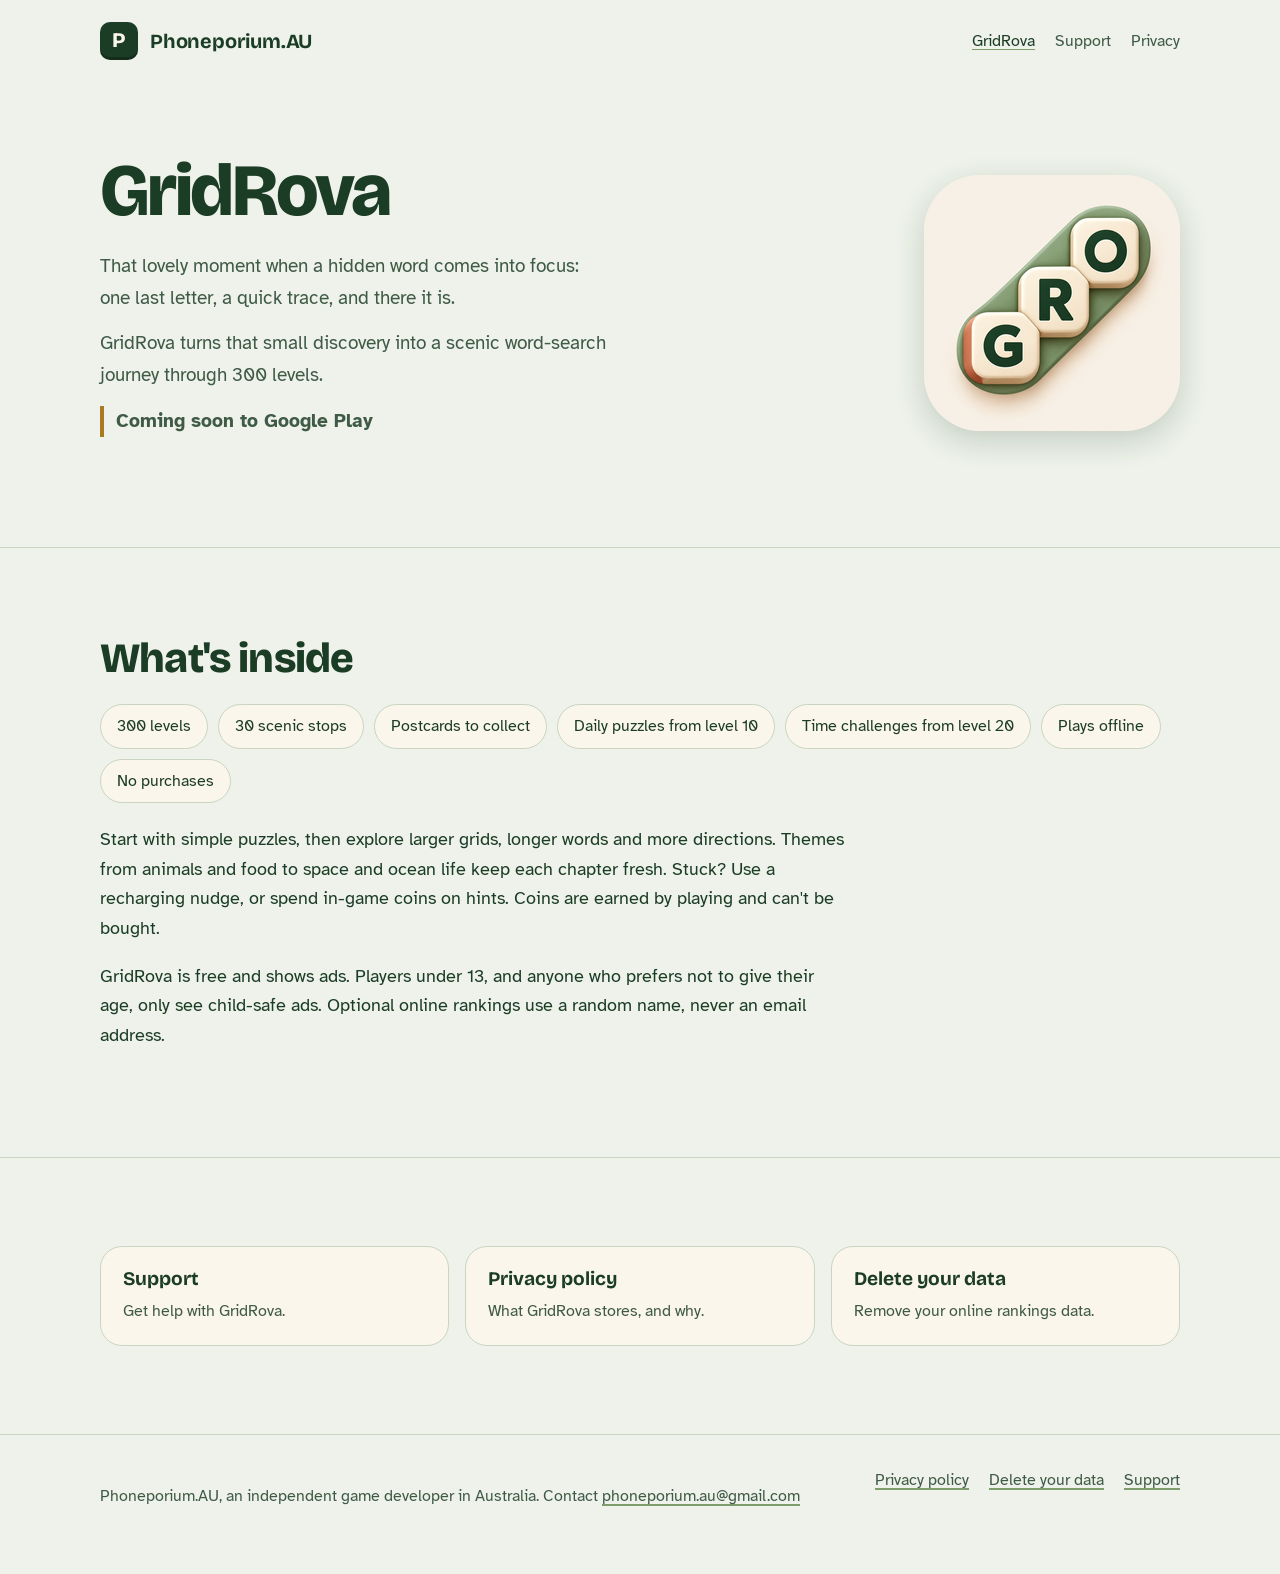
==== gridrova/index.html @ 569013fc "Phoneporium.AU site: home, GridRova, privacy policy, support, data deletion, app-ads.txt Co-Authored" ====
<!doctype html>
<html lang="en-AU">
<head>
<meta charset="utf-8">
<meta name="viewport" content="width=device-width, initial-scale=1">
<title>GridRova by Phoneporium.AU</title>
<meta name="description" content="GridRova is a scenic word-search game with 300 levels, daily puzzles and optional time challenges.">
<link rel="icon" type="image/png" href="../assets/favicon-64.png">
<link rel="preconnect" href="https://fonts.googleapis.com"><link rel="preconnect" href="https://fonts.gstatic.com" crossorigin><link href="https://fonts.googleapis.com/css2?family=Atkinson+Hyperlegible:wght@400;700&family=Bricolage+Grotesque:opsz,wght@12..96,700;12..96,800&display=swap" rel="stylesheet">
<link rel="stylesheet" href="../assets/site.css">
</head>
<body>
<header class="site-head"><div class="wrap">
  <a class="brand" href="../"><span class="brand-mark" aria-hidden="true">P</span>Phoneporium.AU</a>
  <nav class="site-nav" aria-label="Main">
    <a href="../gridrova/" aria-current="page">GridRova</a>
    <a href="../gridrova/support/">Support</a>
    <a href="../gridrova/privacy/">Privacy</a>
  </nav>
</div></header>
<main>

<section class="hero"><div class="wrap">
  <div>
    <h1>GridRova</h1>
    <p>That lovely moment when a hidden word comes into focus: one last letter, a quick trace, and there it is.</p>
    <p>GridRova turns that small discovery into a scenic word-search journey through 300 levels.</p>
    <p class="status">Coming soon to Google Play</p>
  </div>
  <img src="../assets/gridrova-icon-256.png" alt="GridRova app icon" width="256" height="256" style="border-radius:56px;justify-self:end;box-shadow:0 10px 30px rgba(28,61,37,.2)">
</div></section>
<section class="section"><div class="wrap">
  <h2>What's inside</h2>
  <ul class="facts">
    <li>300 levels</li><li>30 scenic stops</li><li>Postcards to collect</li><li>Daily puzzles from level 10</li>
    <li>Time challenges from level 20</li><li>Plays offline</li><li>No purchases</li>
  </ul>
  <p style="max-width:62ch">Start with simple puzzles, then explore larger grids, longer words and more directions. Themes from animals and food to space and ocean life keep each chapter fresh. Stuck? Use a recharging nudge, or spend in-game coins on hints. Coins are earned by playing and can't be bought.</p>
  <p style="max-width:62ch">GridRova is free and shows ads. Players under 13, and anyone who prefers not to give their age, only see child-safe ads. Optional online rankings use a random name, never an email address.</p>
</div></section>
<section class="section"><div class="wrap">
  <div class="links">
    <a href="support/"><strong>Support</strong><span>Get help with GridRova.</span></a>
    <a href="privacy/"><strong>Privacy policy</strong><span>What GridRova stores, and why.</span></a>
    <a href="delete-data/"><strong>Delete your data</strong><span>Remove your online rankings data.</span></a>
  </div>
</div></section>

</main>
<footer class="site-foot"><div class="wrap">
  <p>Phoneporium.AU, an independent game developer in Australia. Contact <a href="mailto:phoneporium.au@gmail.com">phoneporium.au@gmail.com</a></p>
  <nav aria-label="Footer">
    <a href="../gridrova/privacy/">Privacy policy</a>
    <a href="../gridrova/delete-data/">Delete your data</a>
    <a href="../gridrova/support/">Support</a>
  </nav>
</div></footer>
</body>
</html>
---- assets/site.css ----
/* Phoneporium.AU — palette taken from the GridRova icon. */
:root {
  --ink: #1C3D25;
  --ink-soft: #3F5A45;
  --sage: #7E9C6E;
  --sage-pale: #DCE6D4;
  --paper: #EEF2EA;
  --tile: #FBF6EC;
  --gold: #A87A22;
  --line: #C9D5C1;
  --radius-tile: 10px;
  --radius-panel: 22px;
  --display: "Bricolage Grotesque", "Atkinson Hyperlegible", system-ui, sans-serif;
  --body: "Atkinson Hyperlegible", system-ui, sans-serif;
  color-scheme: light;
}
@media (prefers-color-scheme: dark) {
  :root:not([data-theme="light"]) {
    --ink: #E6EFE2; --ink-soft: #B9C9B4; --sage: #8FB07D; --sage-pale: #2D4433;
    --paper: #13241A; --tile: #1D3324; --gold: #D9AE55; --line: #2F4A37; color-scheme: dark;
  }
}
:root[data-theme="dark"] {
  --ink: #E6EFE2; --ink-soft: #B9C9B4; --sage: #8FB07D; --sage-pale: #2D4433;
  --paper: #13241A; --tile: #1D3324; --gold: #D9AE55; --line: #2F4A37; color-scheme: dark;
}
*, *::before, *::after { box-sizing: border-box; }
html { -webkit-text-size-adjust: 100%; }
body {
  margin: 0; background: var(--paper); color: var(--ink);
  font: 1.125rem/1.65 var(--body);
}
a { color: inherit; text-decoration-color: var(--sage); text-underline-offset: 0.18em; text-decoration-thickness: 2px; }
a:hover { text-decoration-color: var(--gold); }
:focus-visible { outline: 3px solid var(--gold); outline-offset: 3px; border-radius: 4px; }
img { max-width: 100%; display: block; }

.wrap { width: min(1080px, 100% - 32px); margin-inline: auto; }
.site-head { padding: 22px 0; }
.site-head .wrap { display: flex; align-items: center; justify-content: space-between; gap: 16px; flex-wrap: wrap; }
.brand { display: flex; align-items: center; gap: 12px; text-decoration: none; font: 700 1.25rem/1 var(--display); letter-spacing: -0.01em; }
.brand-mark { width: 38px; height: 38px; border-radius: var(--radius-tile); background: var(--ink); color: var(--tile);
  display: grid; place-items: center; font: 800 1.3rem/1 var(--display); box-shadow: inset 0 -3px 0 rgba(0,0,0,.25); }
.site-nav { display: flex; gap: 20px; font-size: 1rem; }
.site-nav a { text-decoration: none; color: var(--ink-soft); }
.site-nav a:hover, .site-nav a[aria-current="page"] { color: var(--ink); text-decoration: underline; text-decoration-color: var(--sage); }

/* Hero: the one bold moment — a word grid with GRIDROVA traced on a sage path. */
.hero { padding: clamp(24px, 6vw, 72px) 0 clamp(40px, 8vw, 96px); }
.hero .wrap { display: grid; grid-template-columns: 1.05fr 1fr; gap: clamp(28px, 6vw, 80px); align-items: center; }
.hero h1 { font: 800 clamp(2.4rem, 6.2vw, 4.6rem)/1.02 var(--display); letter-spacing: -0.03em; margin: 0 0 22px; max-width: 13ch; }
.hero p { margin: 0 0 14px; max-width: 46ch; color: var(--ink-soft); font-size: 1.2rem; }
.grid-board { position: relative; display: grid; grid-template-columns: repeat(8, 1fr); gap: 6px; padding: 14px;
  background: var(--sage-pale); border-radius: var(--radius-panel); aspect-ratio: 1; max-width: 460px; justify-self: end; width: 100%; }
.grid-board span { display: grid; place-items: center; border-radius: var(--radius-tile); background: var(--tile);
  font: 700 clamp(0.95rem, 2.4vw, 1.35rem)/1 var(--display); color: var(--ink-soft); box-shadow: inset 0 -3px 0 rgba(28,61,37,.12); }
.grid-board span.on { background: var(--sage); color: #fff; box-shadow: inset 0 -3px 0 rgba(0,0,0,.18); }
@media (prefers-reduced-motion: no-preference) {
  .grid-board span.on { animation: trace 0.42s cubic-bezier(.2,.8,.3,1) both; animation-delay: calc(var(--i) * 90ms + 300ms); }
  @keyframes trace { from { background: var(--tile); color: var(--ink-soft); transform: scale(.92); } to { transform: none; } }
}

.section { padding: clamp(40px, 7vw, 88px) 0; border-top: 1px solid var(--line); }
.section h2 { font: 800 clamp(1.8rem, 3.6vw, 2.6rem)/1.1 var(--display); letter-spacing: -0.02em; margin: 0 0 18px; }
.game { display: grid; grid-template-columns: 160px 1fr; gap: clamp(20px, 4vw, 48px); align-items: start; }
.game img { width: 160px; height: 160px; border-radius: 36px; box-shadow: 0 8px 24px rgba(28,61,37,.18); }
.game p { max-width: 60ch; margin: 0 0 14px; }
.facts { display: flex; flex-wrap: wrap; gap: 10px; padding: 0; margin: 22px 0; list-style: none; }
.facts li { background: var(--tile); border: 1px solid var(--line); border-radius: 999px; padding: 8px 16px; font-size: 1rem; }
.status { display: inline-block; font-weight: 700; color: var(--ink); border-left: 4px solid var(--gold); padding-left: 12px; }

.links { display: grid; grid-template-columns: repeat(3, 1fr); gap: 16px; }
.links a { display: block; padding: 20px 22px; background: var(--tile); border-radius: var(--radius-panel); text-decoration: none; border: 1px solid var(--line); }
.links a strong { display: block; font: 700 1.2rem/1.3 var(--display); margin-bottom: 4px; }
.links a span { color: var(--ink-soft); font-size: 1rem; }
.links a:hover { border-color: var(--sage); }

/* Long-form policy pages */
.doc { padding: 24px 0 80px; }
.doc .wrap { max-width: 720px; }
.doc h1 { font: 800 clamp(2rem, 5vw, 3rem)/1.08 var(--display); letter-spacing: -0.02em; margin: 8px 0 10px; }
.doc .meta { color: var(--ink-soft); margin: 0 0 28px; font-size: 1rem; }
.doc h2 { font: 700 1.45rem/1.25 var(--display); margin: 44px 0 10px; }
.doc h3 { font: 700 1.15rem/1.3 var(--display); margin: 26px 0 6px; }
.doc p, .doc li { max-width: 66ch; }
.doc ul { padding-left: 1.2em; }
.doc li { margin: 6px 0; }
.summary { background: var(--tile); border: 1px solid var(--line); border-radius: var(--radius-panel); padding: 20px 24px; margin: 0 0 32px; }
.summary h2 { margin-top: 0; }
.doc table { border-collapse: collapse; width: 100%; font-size: 1rem; margin: 12px 0 20px; display: block; overflow-x: auto; }
.doc th, .doc td { text-align: left; vertical-align: top; padding: 10px 12px; border-bottom: 1px solid var(--line); }
.doc th { font-family: var(--display); }
.steps { counter-reset: s; list-style: none; padding: 0; }
.steps li { counter-increment: s; position: relative; padding-left: 52px; margin: 14px 0; min-height: 36px; }
.steps li::before { content: counter(s); position: absolute; left: 0; top: -2px; width: 36px; height: 36px; border-radius: var(--radius-tile);
  background: var(--sage); color: #fff; display: grid; place-items: center; font: 800 1.05rem/1 var(--display); }

.site-foot { border-top: 1px solid var(--line); padding: 32px 0 48px; color: var(--ink-soft); font-size: 1rem; }
.site-foot .wrap { display: flex; flex-wrap: wrap; justify-content: space-between; gap: 12px 24px; }
.site-foot nav { display: flex; flex-wrap: wrap; gap: 8px 20px; }

@media (max-width: 760px) {
  .hero .wrap { grid-template-columns: 1fr; }
  .grid-board { justify-self: start; max-width: 360px; }
  .game { grid-template-columns: 1fr; }
  .game img { width: 112px; height: 112px; border-radius: 26px; }
  .links { grid-template-columns: 1fr; }
}
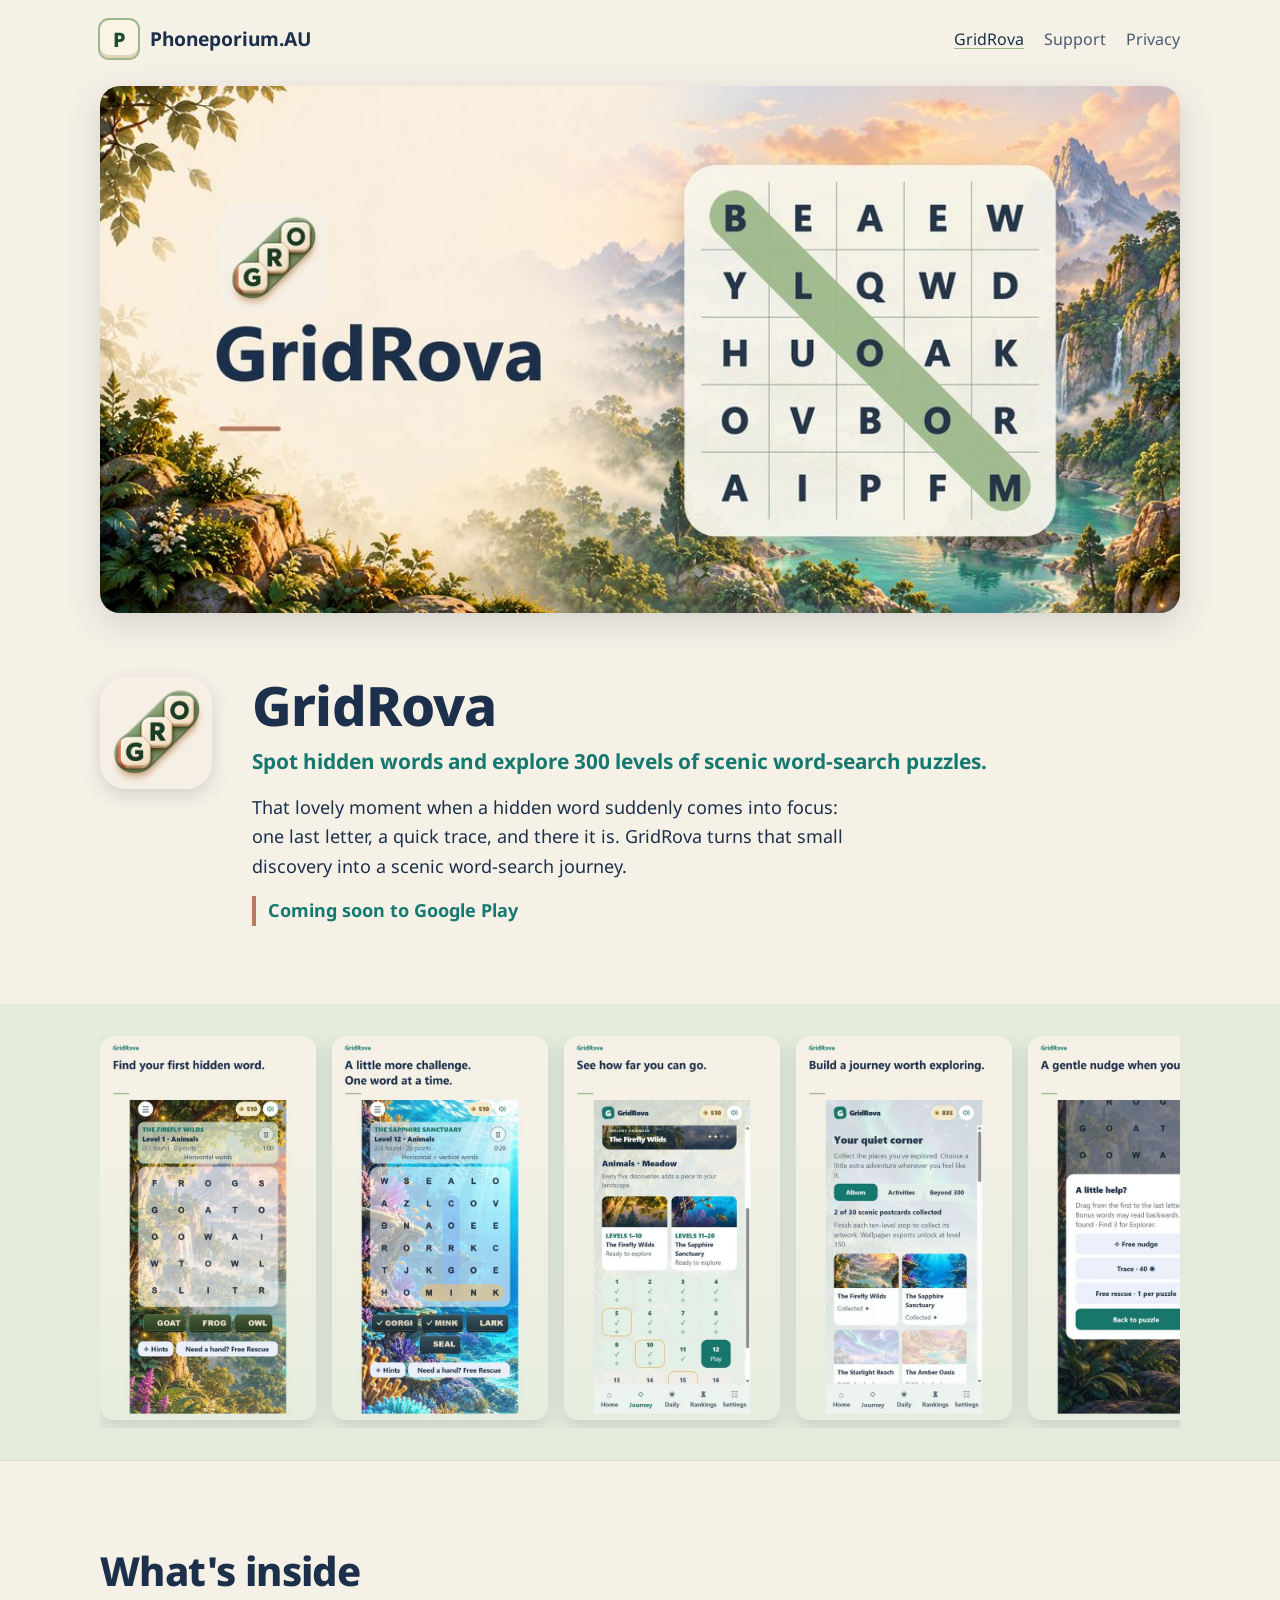
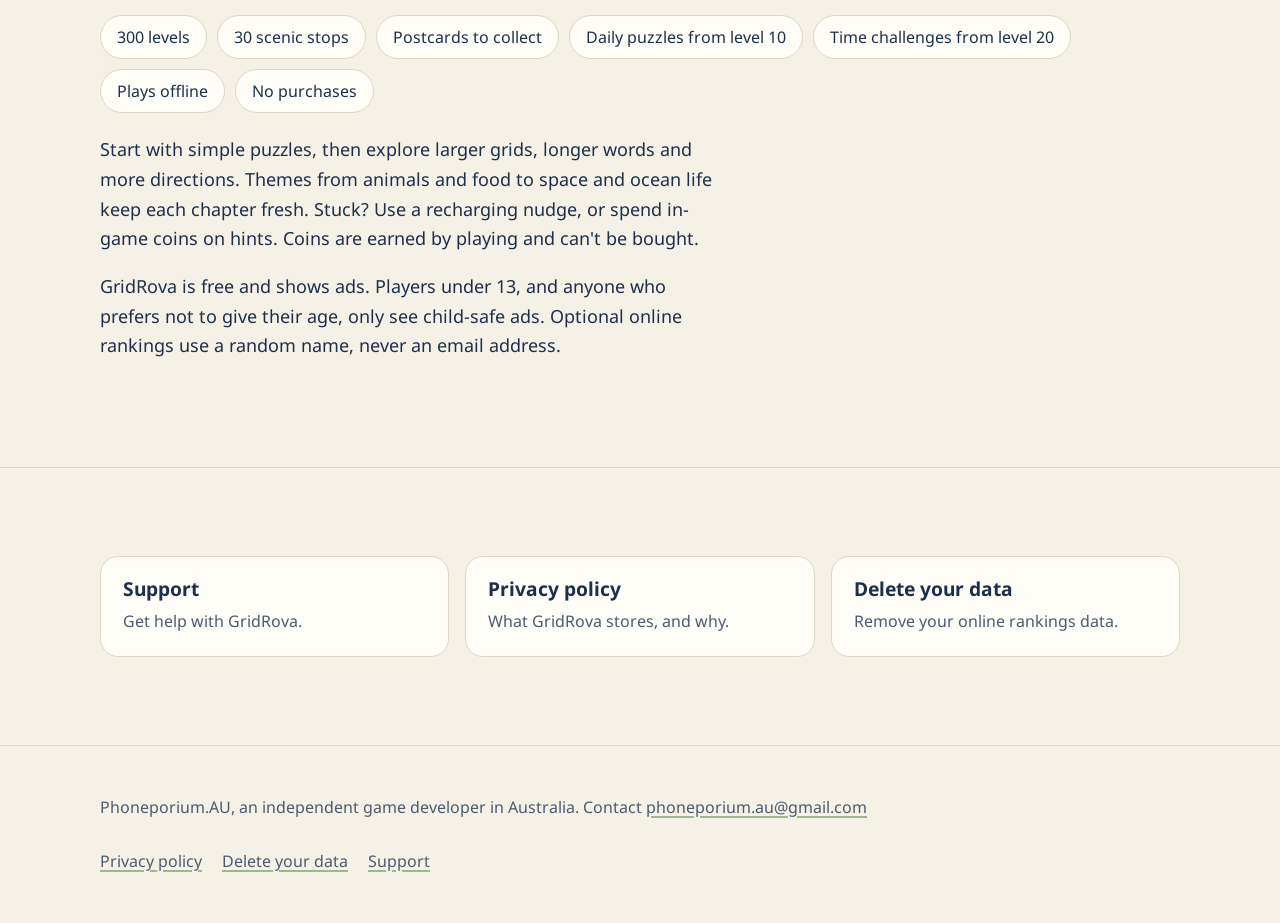
==== commit e787adcd: "Match GridRova store branding: palette, feature art, scenic hero, screenshots Co-Authored-By: Claude" ====
--- a/gridrova/index.html
+++ b/gridrova/index.html
@@ -6,10 +6,10 @@
 <title>GridRova by Phoneporium.AU</title>
 <meta name="description" content="GridRova is a scenic word-search game with 300 levels, daily puzzles and optional time challenges.">
 <link rel="icon" type="image/png" href="../assets/favicon-64.png">
-<link rel="preconnect" href="https://fonts.googleapis.com"><link rel="preconnect" href="https://fonts.gstatic.com" crossorigin><link href="https://fonts.googleapis.com/css2?family=Atkinson+Hyperlegible:wght@400;700&family=Bricolage+Grotesque:opsz,wght@12..96,700;12..96,800&display=swap" rel="stylesheet">
+<link rel="preconnect" href="https://fonts.googleapis.com"><link rel="preconnect" href="https://fonts.gstatic.com" crossorigin><link href="https://fonts.googleapis.com/css2?family=Noto+Sans:wght@400;700;800&display=swap" rel="stylesheet">
 <link rel="stylesheet" href="../assets/site.css">
 </head>
-<body>
+<body class="">
 <header class="site-head"><div class="wrap">
   <a class="brand" href="../"><span class="brand-mark" aria-hidden="true">P</span>Phoneporium.AU</a>
   <nav class="site-nav" aria-label="Main">
@@ -20,15 +20,19 @@
 </div></header>
 <main>
 
-<section class="hero"><div class="wrap">
+<section class="feature"><div class="wrap">
+  <img class="feature-art" src="../assets/gridrova-feature.jpg" alt="GridRova beside a sage-highlighted BLOOM word grid, with a sunlit mountain valley and river behind it." width="1024" height="500">
+</div></section>
+<section class="intro"><div class="wrap">
+  <img class="intro-icon" src="../assets/gridrova-icon-256.png" alt="" width="112" height="112">
   <div>
     <h1>GridRova</h1>
-    <p>That lovely moment when a hidden word comes into focus: one last letter, a quick trace, and there it is.</p>
-    <p>GridRova turns that small discovery into a scenic word-search journey through 300 levels.</p>
+    <p class="lede">Spot hidden words and explore 300 levels of scenic word-search puzzles.</p>
+    <p>That lovely moment when a hidden word suddenly comes into focus: one last letter, a quick trace, and there it is. GridRova turns that small discovery into a scenic word-search journey.</p>
     <p class="status">Coming soon to Google Play</p>
   </div>
-  <img src="../assets/gridrova-icon-256.png" alt="GridRova app icon" width="256" height="256" style="border-radius:56px;justify-self:end;box-shadow:0 10px 30px rgba(28,61,37,.2)">
 </div></section>
+<section class="shots-band" aria-label="Screens from GridRova"><ul class="shots"><li><img src="../assets/shots/gridrova-01.jpg" alt="A welcoming five-by-five word-search board in The Firefly Wilds, with GOAT, FROG and OWL to find." width="540" height="960" loading="lazy"></li><li><img src="../assets/shots/gridrova-02.jpg" alt="An underwater word-search board with CORGI highlighted vertically and MINK horizontally; LARK and SEAL remain." width="540" height="960" loading="lazy"></li><li><img src="../assets/shots/gridrova-03.jpg" alt="The journey shows forest and underwater scenic stops, completed levels and the next available puzzle." width="540" height="960" loading="lazy"></li><li><img src="../assets/shots/gridrova-04.jpg" alt="The scenic album shows The Firefly Wilds and The Sapphire Sanctuary collected, with later postcards still locked." width="540" height="960" loading="lazy"></li><li><img src="../assets/shots/gridrova-05.jpg" alt="The help panel offers a free nudge, a coin-priced trace and one free rescue per puzzle." width="540" height="960" loading="lazy"></li><li><img src="../assets/shots/gridrova-06.jpg" alt="The daily Colors puzzle has VIOLET highlighted backwards across a row and RUSSET vertically in a scenic sky setting." width="540" height="960" loading="lazy"></li><li><img src="../assets/shots/gridrova-07.jpg" alt="An optional timed Animals puzzle shows a countdown and solved-word highlights for CUCKOO and FALCON." width="540" height="960" loading="lazy"></li><li><img src="../assets/shots/gridrova-08.jpg" alt="Settings offer separate sound options, reduced motion, high contrast and tap-first-and-last-letter selection." width="540" height="960" loading="lazy"></li></ul></section>
 <section class="section"><div class="wrap">
   <h2>What's inside</h2>
   <ul class="facts">
--- a/assets/site.css
+++ b/assets/site.css
@@ -1,108 +1,129 @@
-/* Phoneporium.AU — palette taken from the GridRova icon. */
+/* Phoneporium.AU — brand tokens taken from the GridRova store art (feature graphic + screenshots). */
 :root {
-  --ink: #1C3D25;
-  --ink-soft: #3F5A45;
-  --sage: #7E9C6E;
-  --sage-pale: #DCE6D4;
-  --paper: #EEF2EA;
-  --tile: #FBF6EC;
-  --gold: #A87A22;
-  --line: #C9D5C1;
-  --radius-tile: 10px;
-  --radius-panel: 22px;
-  --display: "Bricolage Grotesque", "Atkinson Hyperlegible", system-ui, sans-serif;
-  --body: "Atkinson Hyperlegible", system-ui, sans-serif;
+  --ink: #1C304B;        /* navy title lettering */
+  --ink-soft: #4B5B70;
+  --teal: #15796F;       /* "GridRova" label colour on screenshots */
+  --sage: #9DB88A;       /* word-trace highlight */
+  --sage-pale: #E4EBDC;
+  --paper: #F6F1E7;      /* parchment background */
+  --tile: #FFFDF8;
+  --clay: #B77B5D;       /* terracotta rule under the title */
+  --line: #DED6C6;
+  --font: "Segoe UI", "Noto Sans", system-ui, sans-serif;
   color-scheme: light;
 }
 @media (prefers-color-scheme: dark) {
   :root:not([data-theme="light"]) {
-    --ink: #E6EFE2; --ink-soft: #B9C9B4; --sage: #8FB07D; --sage-pale: #2D4433;
-    --paper: #13241A; --tile: #1D3324; --gold: #D9AE55; --line: #2F4A37; color-scheme: dark;
+    --ink: #EEF1F5; --ink-soft: #B9C3CF; --teal: #5CC0B2; --sage: #8FB07D; --sage-pale: #22374A;
+    --paper: #142235; --tile: #1B2D44; --clay: #D99878; --line: #2D4159; color-scheme: dark;
   }
 }
 :root[data-theme="dark"] {
-  --ink: #E6EFE2; --ink-soft: #B9C9B4; --sage: #8FB07D; --sage-pale: #2D4433;
-  --paper: #13241A; --tile: #1D3324; --gold: #D9AE55; --line: #2F4A37; color-scheme: dark;
+  --ink: #EEF1F5; --ink-soft: #B9C3CF; --teal: #5CC0B2; --sage: #8FB07D; --sage-pale: #22374A;
+  --paper: #142235; --tile: #1B2D44; --clay: #D99878; --line: #2D4159; color-scheme: dark;
 }
 *, *::before, *::after { box-sizing: border-box; }
 html { -webkit-text-size-adjust: 100%; }
-body {
-  margin: 0; background: var(--paper); color: var(--ink);
-  font: 1.125rem/1.65 var(--body);
-}
+body { margin: 0; background: var(--paper); color: var(--ink); font: 1.125rem/1.65 var(--font); }
 a { color: inherit; text-decoration-color: var(--sage); text-underline-offset: 0.18em; text-decoration-thickness: 2px; }
-a:hover { text-decoration-color: var(--gold); }
-:focus-visible { outline: 3px solid var(--gold); outline-offset: 3px; border-radius: 4px; }
-img { max-width: 100%; display: block; }
+a:hover { text-decoration-color: var(--clay); }
+:focus-visible { outline: 3px solid var(--clay); outline-offset: 3px; border-radius: 4px; }
+img { max-width: 100%; height: auto; display: block; }
+h1, h2, h3 { font-family: var(--font); font-weight: 800; letter-spacing: -0.015em; }
 
 .wrap { width: min(1080px, 100% - 32px); margin-inline: auto; }
-.site-head { padding: 22px 0; }
+.site-head { padding: 20px 0; position: relative; z-index: 2; }
 .site-head .wrap { display: flex; align-items: center; justify-content: space-between; gap: 16px; flex-wrap: wrap; }
-.brand { display: flex; align-items: center; gap: 12px; text-decoration: none; font: 700 1.25rem/1 var(--display); letter-spacing: -0.01em; }
-.brand-mark { width: 38px; height: 38px; border-radius: var(--radius-tile); background: var(--ink); color: var(--tile);
-  display: grid; place-items: center; font: 800 1.3rem/1 var(--display); box-shadow: inset 0 -3px 0 rgba(0,0,0,.25); }
+.brand { display: flex; align-items: center; gap: 12px; text-decoration: none; font-weight: 700; font-size: 1.2rem; }
+/* The studio mark is a GridRova letter tile: cream face, forest letter, sage edge. */
+.brand-mark { width: 38px; height: 38px; border-radius: 9px; background: #FBF3E4; color: #1F4A2E; display: grid; place-items: center;
+  font-weight: 800; font-size: 1.25rem; box-shadow: inset 0 -3px 0 #E2D3B8, 0 0 0 2px var(--sage); }
 .site-nav { display: flex; gap: 20px; font-size: 1rem; }
 .site-nav a { text-decoration: none; color: var(--ink-soft); }
 .site-nav a:hover, .site-nav a[aria-current="page"] { color: var(--ink); text-decoration: underline; text-decoration-color: var(--sage); }
 
-/* Hero: the one bold moment — a word grid with GRIDROVA traced on a sage path. */
-.hero { padding: clamp(24px, 6vw, 72px) 0 clamp(40px, 8vw, 96px); }
-.hero .wrap { display: grid; grid-template-columns: 1.05fr 1fr; gap: clamp(28px, 6vw, 80px); align-items: center; }
-.hero h1 { font: 800 clamp(2.4rem, 6.2vw, 4.6rem)/1.02 var(--display); letter-spacing: -0.03em; margin: 0 0 22px; max-width: 13ch; }
-.hero p { margin: 0 0 14px; max-width: 46ch; color: var(--ink-soft); font-size: 1.2rem; }
-.grid-board { position: relative; display: grid; grid-template-columns: repeat(8, 1fr); gap: 6px; padding: 14px;
-  background: var(--sage-pale); border-radius: var(--radius-panel); aspect-ratio: 1; max-width: 460px; justify-self: end; width: 100%; }
-.grid-board span { display: grid; place-items: center; border-radius: var(--radius-tile); background: var(--tile);
-  font: 700 clamp(0.95rem, 2.4vw, 1.35rem)/1 var(--display); color: var(--ink-soft); box-shadow: inset 0 -3px 0 rgba(28,61,37,.12); }
-.grid-board span.on { background: var(--sage); color: #fff; box-shadow: inset 0 -3px 0 rgba(0,0,0,.18); }
+/* Home hero: the store-art scenery with the word board laid over it. Fixed light colours — the image is light. */
+.hero.scenic { margin-top: -78px; padding: 128px 0 clamp(56px, 9vw, 120px); color: #1C304B;
+  background: linear-gradient(90deg, rgba(246,241,231,.97) 0%, rgba(246,241,231,.86) 34%, rgba(246,241,231,0) 62%),
+              url("scenic-1600.jpg") 70% 40% / cover no-repeat, #F6F1E7; }
+.hero.scenic .wrap { display: grid; grid-template-columns: 1fr 1fr; gap: clamp(28px, 6vw, 80px); align-items: center; }
+.hero h1 { font-size: clamp(2.5rem, 6vw, 4.4rem); line-height: 1.04; margin: 0 0 18px; max-width: 12ch; }
+.hero h1::after { content: ""; display: block; width: 58px; height: 4px; border-radius: 2px; background: #B77B5D; margin-top: 22px; }
+.hero p { margin: 0 0 12px; max-width: 42ch; color: #34465E; font-size: 1.2rem; }
+.board { width: 100%; max-width: 420px; justify-self: end; filter: drop-shadow(0 14px 30px rgba(28,48,75,.18)); }
+.b-face { fill: #FFFDF8; fill-opacity: .94; }
+.b-rule { stroke: #D9D9D2; stroke-width: 1.5; }
+.b-trace { stroke: #9DB88A; stroke-width: 60; stroke-linecap: round; opacity: .9; }
+.b-letter { font: 700 36px var(--font); fill: #25364B; text-anchor: middle; dominant-baseline: central; }
 @media (prefers-reduced-motion: no-preference) {
-  .grid-board span.on { animation: trace 0.42s cubic-bezier(.2,.8,.3,1) both; animation-delay: calc(var(--i) * 90ms + 300ms); }
-  @keyframes trace { from { background: var(--tile); color: var(--ink-soft); transform: scale(.92); } to { transform: none; } }
+  .b-trace { stroke-dasharray: 1; stroke-dashoffset: 1; animation: trace 1.1s .5s cubic-bezier(.3,.7,.3,1) forwards; }
+  @keyframes trace { to { stroke-dashoffset: 0; } }
 }
 
 .section { padding: clamp(40px, 7vw, 88px) 0; border-top: 1px solid var(--line); }
-.section h2 { font: 800 clamp(1.8rem, 3.6vw, 2.6rem)/1.1 var(--display); letter-spacing: -0.02em; margin: 0 0 18px; }
-.game { display: grid; grid-template-columns: 160px 1fr; gap: clamp(20px, 4vw, 48px); align-items: start; }
-.game img { width: 160px; height: 160px; border-radius: 36px; box-shadow: 0 8px 24px rgba(28,61,37,.18); }
+.section h2 { font-size: clamp(1.8rem, 3.6vw, 2.5rem); line-height: 1.1; margin: 0 0 20px; }
+.feature-art { width: 100%; border-radius: 20px; box-shadow: 0 10px 34px rgba(28,48,75,.16); }
+.feature-link { display: block; margin-bottom: 28px; }
+.game { display: grid; grid-template-columns: 112px 1fr; gap: clamp(20px, 4vw, 40px); align-items: start; }
+.game img { width: 112px; height: 112px; border-radius: 26px; box-shadow: 0 6px 18px rgba(28,48,75,.16); }
+.game.solo { grid-template-columns: 1fr; }
+.home .site-head, .home .site-nav a { color: #1C304B; }
 .game p { max-width: 60ch; margin: 0 0 14px; }
 .facts { display: flex; flex-wrap: wrap; gap: 10px; padding: 0; margin: 22px 0; list-style: none; }
 .facts li { background: var(--tile); border: 1px solid var(--line); border-radius: 999px; padding: 8px 16px; font-size: 1rem; }
-.status { display: inline-block; font-weight: 700; color: var(--ink); border-left: 4px solid var(--gold); padding-left: 12px; }
+.status { display: inline-block; font-weight: 700; color: var(--teal); border-left: 4px solid var(--clay); padding-left: 12px; }
+
+/* GridRova page */
+.feature { padding: 8px 0 0; }
+.intro { padding: clamp(32px, 6vw, 64px) 0; }
+.intro .wrap { display: grid; grid-template-columns: 112px 1fr; gap: clamp(20px, 4vw, 40px); align-items: start; }
+.intro-icon { width: 112px; height: 112px; border-radius: 26px; box-shadow: 0 6px 18px rgba(28,48,75,.16); }
+.intro h1 { font-size: clamp(2.4rem, 5vw, 3.4rem); line-height: 1.05; margin: 0 0 10px; }
+.intro p { max-width: 62ch; margin: 0 0 14px; }
+.lede { font-size: 1.3rem; color: var(--teal); font-weight: 700; }
+.shots-band { background: var(--sage-pale); padding: 32px 0; }
+.shots { list-style: none; margin: 0 auto; padding: 0 16px 8px; display: flex; gap: 16px; overflow-x: auto; scroll-snap-type: x mandatory;
+  width: min(1080px, 100%); scrollbar-color: var(--sage) transparent; }
+.shots li { flex: 0 0 auto; scroll-snap-align: start; }
+.shots img { width: 216px; border-radius: 14px; box-shadow: 0 6px 18px rgba(28,48,75,.14); }
 
 .links { display: grid; grid-template-columns: repeat(3, 1fr); gap: 16px; }
-.links a { display: block; padding: 20px 22px; background: var(--tile); border-radius: var(--radius-panel); text-decoration: none; border: 1px solid var(--line); }
-.links a strong { display: block; font: 700 1.2rem/1.3 var(--display); margin-bottom: 4px; }
+.links a { display: block; padding: 20px 22px; background: var(--tile); border-radius: 18px; text-decoration: none; border: 1px solid var(--line); }
+.links a strong { display: block; font-size: 1.2rem; line-height: 1.3; margin-bottom: 4px; }
 .links a span { color: var(--ink-soft); font-size: 1rem; }
 .links a:hover { border-color: var(--sage); }
 
 /* Long-form policy pages */
 .doc { padding: 24px 0 80px; }
 .doc .wrap { max-width: 720px; }
-.doc h1 { font: 800 clamp(2rem, 5vw, 3rem)/1.08 var(--display); letter-spacing: -0.02em; margin: 8px 0 10px; }
+.doc h1 { font-size: clamp(2rem, 5vw, 3rem); line-height: 1.08; margin: 8px 0 10px; }
 .doc .meta { color: var(--ink-soft); margin: 0 0 28px; font-size: 1rem; }
-.doc h2 { font: 700 1.45rem/1.25 var(--display); margin: 44px 0 10px; }
-.doc h3 { font: 700 1.15rem/1.3 var(--display); margin: 26px 0 6px; }
+.doc h2 { font-size: 1.45rem; line-height: 1.25; margin: 44px 0 10px; }
+.doc h3 { font-size: 1.15rem; line-height: 1.3; margin: 26px 0 6px; }
 .doc p, .doc li { max-width: 66ch; }
 .doc ul { padding-left: 1.2em; }
 .doc li { margin: 6px 0; }
-.summary { background: var(--tile); border: 1px solid var(--line); border-radius: var(--radius-panel); padding: 20px 24px; margin: 0 0 32px; }
+.summary { background: var(--tile); border: 1px solid var(--line); border-left: 5px solid var(--sage); border-radius: 18px; padding: 20px 24px; margin: 0 0 32px; }
 .summary h2 { margin-top: 0; }
 .doc table { border-collapse: collapse; width: 100%; font-size: 1rem; margin: 12px 0 20px; display: block; overflow-x: auto; }
 .doc th, .doc td { text-align: left; vertical-align: top; padding: 10px 12px; border-bottom: 1px solid var(--line); }
-.doc th { font-family: var(--display); }
 .steps { counter-reset: s; list-style: none; padding: 0; }
 .steps li { counter-increment: s; position: relative; padding-left: 52px; margin: 14px 0; min-height: 36px; }
-.steps li::before { content: counter(s); position: absolute; left: 0; top: -2px; width: 36px; height: 36px; border-radius: var(--radius-tile);
-  background: var(--sage); color: #fff; display: grid; place-items: center; font: 800 1.05rem/1 var(--display); }
+.steps li::before { content: counter(s); position: absolute; left: 0; top: -2px; width: 36px; height: 36px; border-radius: 9px;
+  background: #FBF3E4; color: #1F4A2E; box-shadow: inset 0 -3px 0 #E2D3B8, 0 0 0 2px var(--sage); display: grid; place-items: center; font-weight: 800; }
 
 .site-foot { border-top: 1px solid var(--line); padding: 32px 0 48px; color: var(--ink-soft); font-size: 1rem; }
 .site-foot .wrap { display: flex; flex-wrap: wrap; justify-content: space-between; gap: 12px 24px; }
 .site-foot nav { display: flex; flex-wrap: wrap; gap: 8px 20px; }
 
 @media (max-width: 760px) {
-  .hero .wrap { grid-template-columns: 1fr; }
-  .grid-board { justify-self: start; max-width: 360px; }
-  .game { grid-template-columns: 1fr; }
-  .game img { width: 112px; height: 112px; border-radius: 26px; }
+  .hero.scenic { padding-top: 110px;
+    background: linear-gradient(180deg, rgba(246,241,231,.96) 0%, rgba(246,241,231,.82) 48%, rgba(246,241,231,.2) 100%),
+                url("scenic-900.jpg") 72% 50% / cover no-repeat, #F6F1E7; }
+  .hero.scenic .wrap { grid-template-columns: 1fr; }
+  .board { justify-self: start; max-width: 320px; }
+  .game, .intro .wrap { grid-template-columns: 1fr; }
+  .game img, .intro-icon { width: 88px; height: 88px; border-radius: 20px; }
   .links { grid-template-columns: 1fr; }
+  .shots img { width: 180px; }
 }
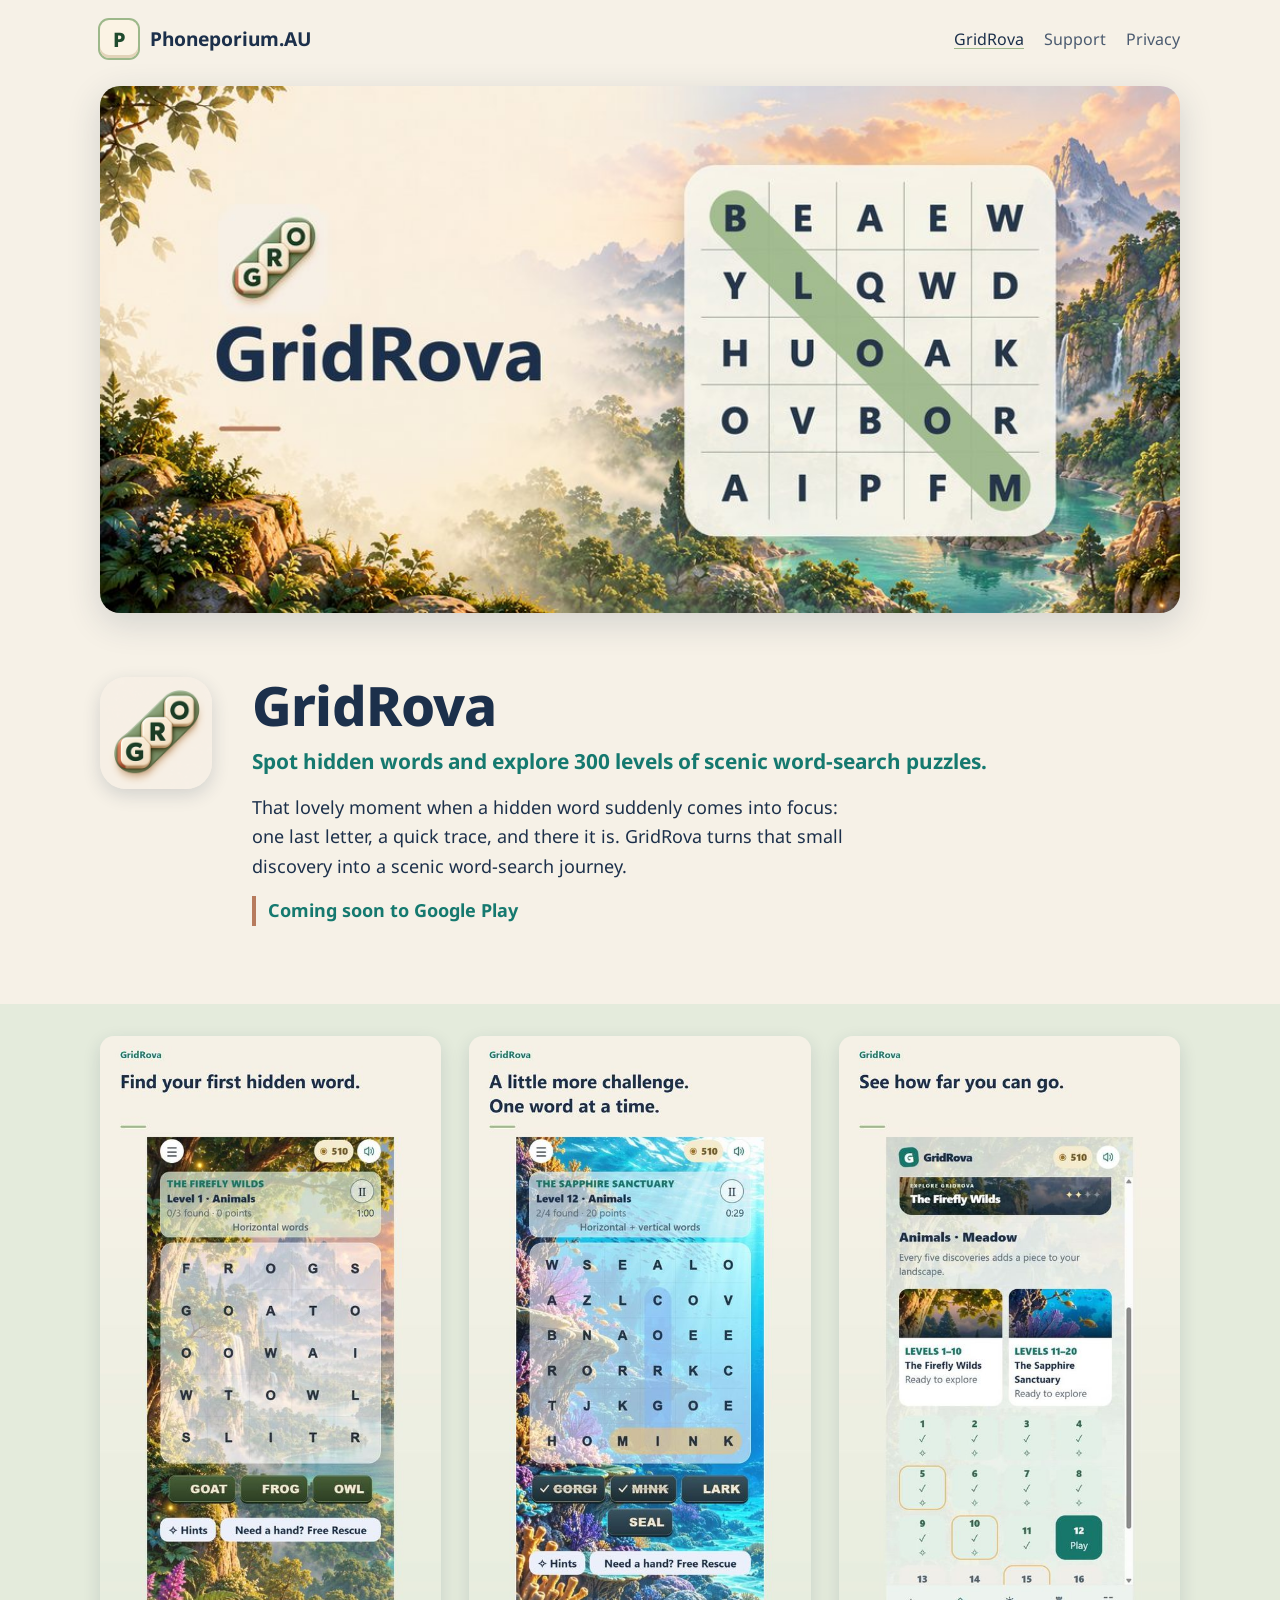
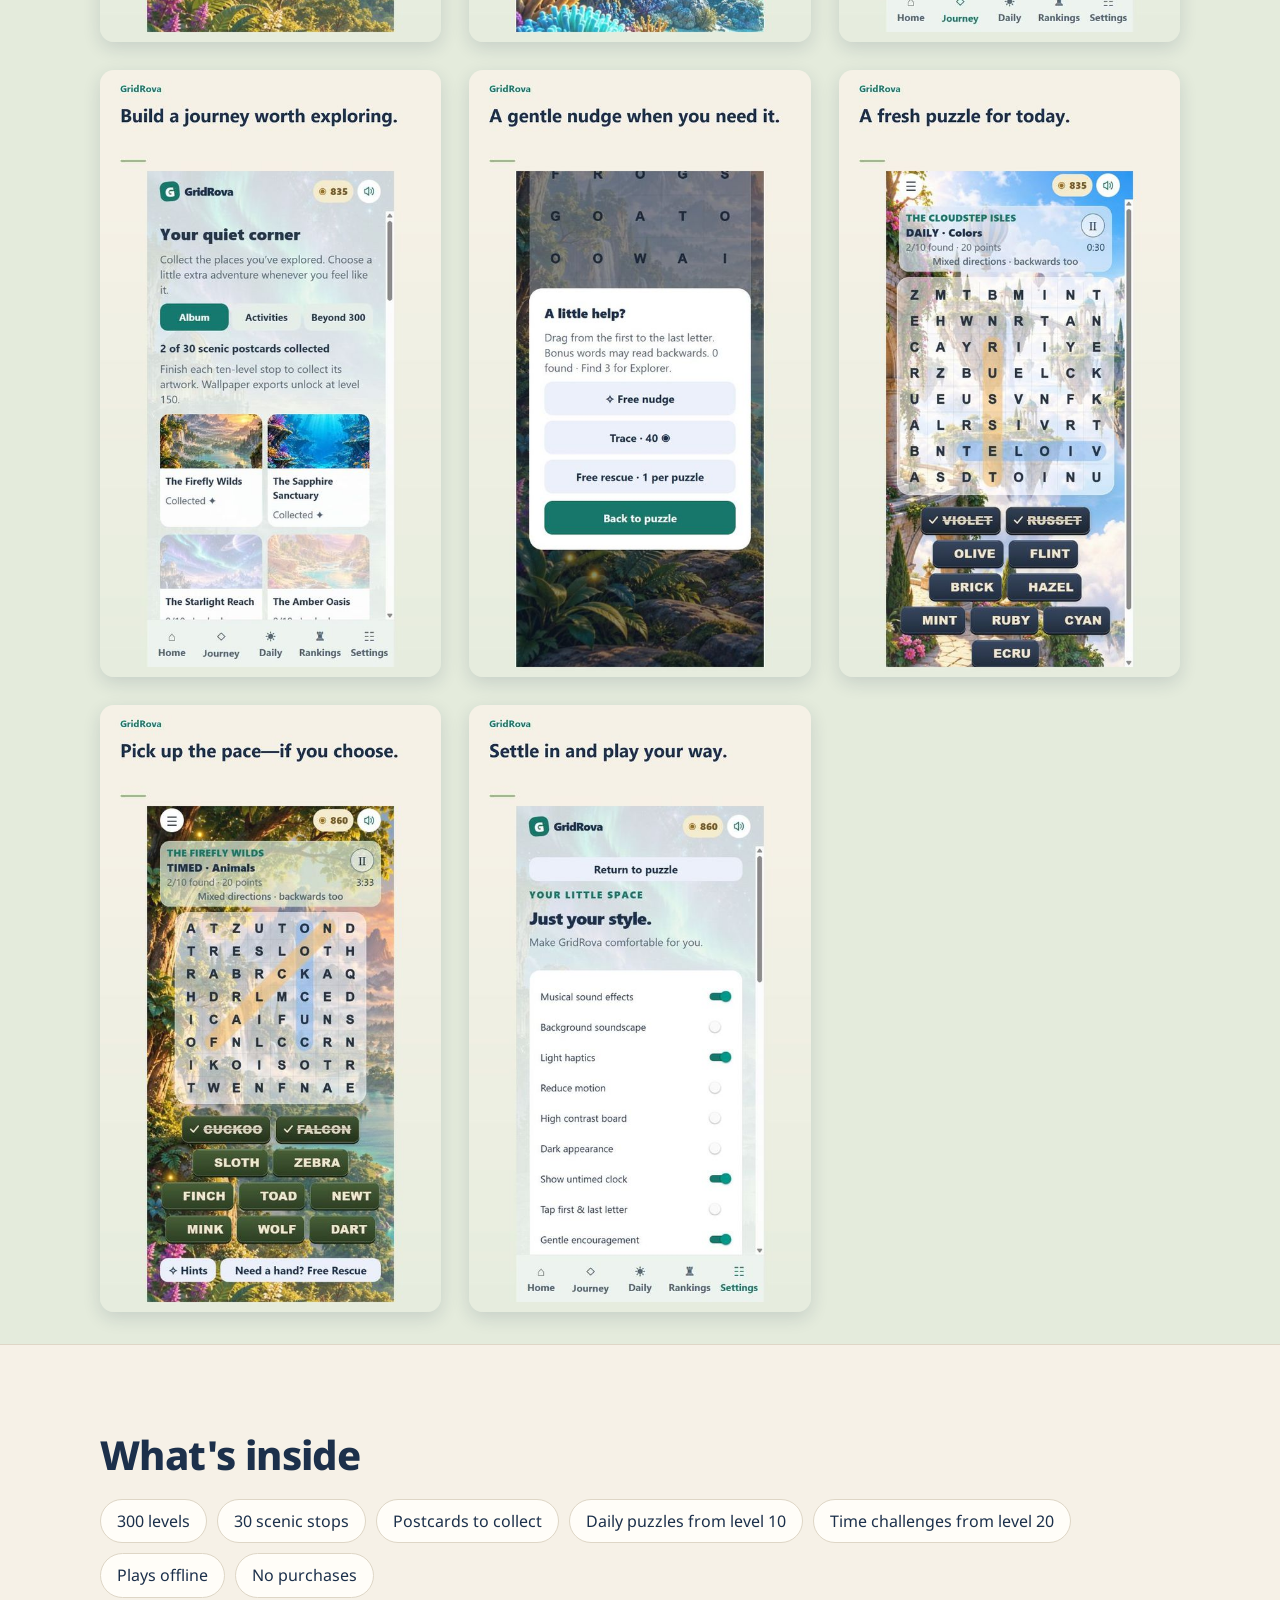
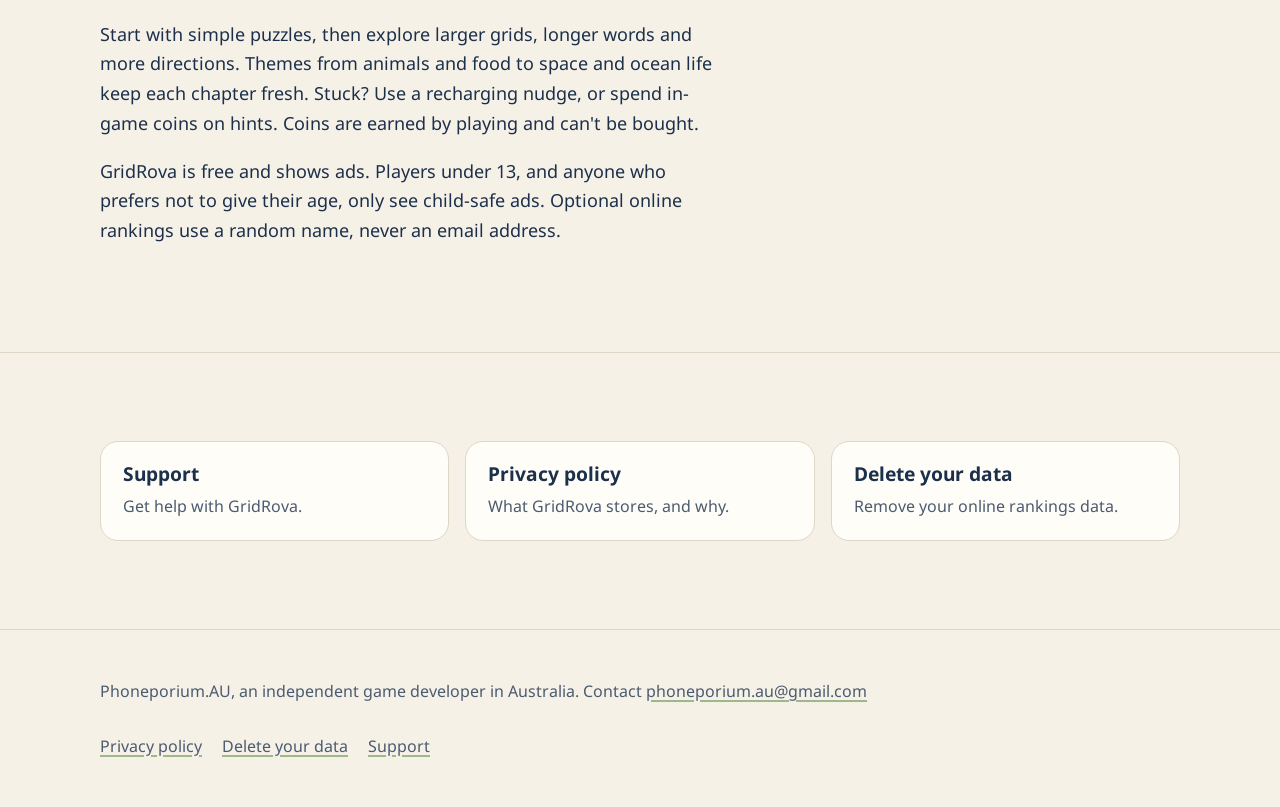
==== commit efda631e: "Screenshots in a three-column grid aligned with the banner; refresh stylesheet cache Co-Authored-By:" ====
--- a/gridrova/index.html
+++ b/gridrova/index.html
@@ -7,7 +7,7 @@
 <meta name="description" content="GridRova is a scenic word-search game with 300 levels, daily puzzles and optional time challenges.">
 <link rel="icon" type="image/png" href="../assets/favicon-64.png">
 <link rel="preconnect" href="https://fonts.googleapis.com"><link rel="preconnect" href="https://fonts.gstatic.com" crossorigin><link href="https://fonts.googleapis.com/css2?family=Noto+Sans:wght@400;700;800&display=swap" rel="stylesheet">
-<link rel="stylesheet" href="../assets/site.css">
+<link rel="stylesheet" href="../assets/site.css?v=3">
 </head>
 <body class="">
 <header class="site-head"><div class="wrap">
@@ -32,7 +32,7 @@
     <p class="status">Coming soon to Google Play</p>
   </div>
 </div></section>
-<section class="shots-band" aria-label="Screens from GridRova"><ul class="shots"><li><img src="../assets/shots/gridrova-01.jpg" alt="A welcoming five-by-five word-search board in The Firefly Wilds, with GOAT, FROG and OWL to find." width="540" height="960" loading="lazy"></li><li><img src="../assets/shots/gridrova-02.jpg" alt="An underwater word-search board with CORGI highlighted vertically and MINK horizontally; LARK and SEAL remain." width="540" height="960" loading="lazy"></li><li><img src="../assets/shots/gridrova-03.jpg" alt="The journey shows forest and underwater scenic stops, completed levels and the next available puzzle." width="540" height="960" loading="lazy"></li><li><img src="../assets/shots/gridrova-04.jpg" alt="The scenic album shows The Firefly Wilds and The Sapphire Sanctuary collected, with later postcards still locked." width="540" height="960" loading="lazy"></li><li><img src="../assets/shots/gridrova-05.jpg" alt="The help panel offers a free nudge, a coin-priced trace and one free rescue per puzzle." width="540" height="960" loading="lazy"></li><li><img src="../assets/shots/gridrova-06.jpg" alt="The daily Colors puzzle has VIOLET highlighted backwards across a row and RUSSET vertically in a scenic sky setting." width="540" height="960" loading="lazy"></li><li><img src="../assets/shots/gridrova-07.jpg" alt="An optional timed Animals puzzle shows a countdown and solved-word highlights for CUCKOO and FALCON." width="540" height="960" loading="lazy"></li><li><img src="../assets/shots/gridrova-08.jpg" alt="Settings offer separate sound options, reduced motion, high contrast and tap-first-and-last-letter selection." width="540" height="960" loading="lazy"></li></ul></section>
+<section class="shots-band" aria-label="Screens from GridRova"><div class="wrap"><ul class="shots"><li><img src="../assets/shots/gridrova-01.jpg" alt="A welcoming five-by-five word-search board in The Firefly Wilds, with GOAT, FROG and OWL to find." width="540" height="960" loading="lazy"></li><li><img src="../assets/shots/gridrova-02.jpg" alt="An underwater word-search board with CORGI highlighted vertically and MINK horizontally; LARK and SEAL remain." width="540" height="960" loading="lazy"></li><li><img src="../assets/shots/gridrova-03.jpg" alt="The journey shows forest and underwater scenic stops, completed levels and the next available puzzle." width="540" height="960" loading="lazy"></li><li><img src="../assets/shots/gridrova-04.jpg" alt="The scenic album shows The Firefly Wilds and The Sapphire Sanctuary collected, with later postcards still locked." width="540" height="960" loading="lazy"></li><li><img src="../assets/shots/gridrova-05.jpg" alt="The help panel offers a free nudge, a coin-priced trace and one free rescue per puzzle." width="540" height="960" loading="lazy"></li><li><img src="../assets/shots/gridrova-06.jpg" alt="The daily Colors puzzle has VIOLET highlighted backwards across a row and RUSSET vertically in a scenic sky setting." width="540" height="960" loading="lazy"></li><li><img src="../assets/shots/gridrova-07.jpg" alt="An optional timed Animals puzzle shows a countdown and solved-word highlights for CUCKOO and FALCON." width="540" height="960" loading="lazy"></li><li><img src="../assets/shots/gridrova-08.jpg" alt="Settings offer separate sound options, reduced motion, high contrast and tap-first-and-last-letter selection." width="540" height="960" loading="lazy"></li></ul></div></section>
 <section class="section"><div class="wrap">
   <h2>What's inside</h2>
   <ul class="facts">
--- a/assets/site.css
+++ b/assets/site.css
@@ -82,10 +82,8 @@
 .intro p { max-width: 62ch; margin: 0 0 14px; }
 .lede { font-size: 1.3rem; color: var(--teal); font-weight: 700; }
 .shots-band { background: var(--sage-pale); padding: 32px 0; }
-.shots { list-style: none; margin: 0 auto; padding: 0 16px 8px; display: flex; gap: 16px; overflow-x: auto; scroll-snap-type: x mandatory;
-  width: min(1080px, 100%); scrollbar-color: var(--sage) transparent; }
-.shots li { flex: 0 0 auto; scroll-snap-align: start; }
-.shots img { width: 216px; border-radius: 14px; box-shadow: 0 6px 18px rgba(28,48,75,.14); }
+.shots { list-style: none; margin: 0; padding: 0; display: grid; grid-template-columns: repeat(3, 1fr); gap: clamp(14px, 3vw, 28px); }
+.shots img { width: 100%; border-radius: 14px; box-shadow: 0 6px 18px rgba(28,48,75,.14); }
 
 .links { display: grid; grid-template-columns: repeat(3, 1fr); gap: 16px; }
 .links a { display: block; padding: 20px 22px; background: var(--tile); border-radius: 18px; text-decoration: none; border: 1px solid var(--line); }
@@ -125,5 +123,5 @@
   .game, .intro .wrap { grid-template-columns: 1fr; }
   .game img, .intro-icon { width: 88px; height: 88px; border-radius: 20px; }
   .links { grid-template-columns: 1fr; }
-  .shots img { width: 180px; }
+  .shots { grid-template-columns: repeat(2, 1fr); }
 }
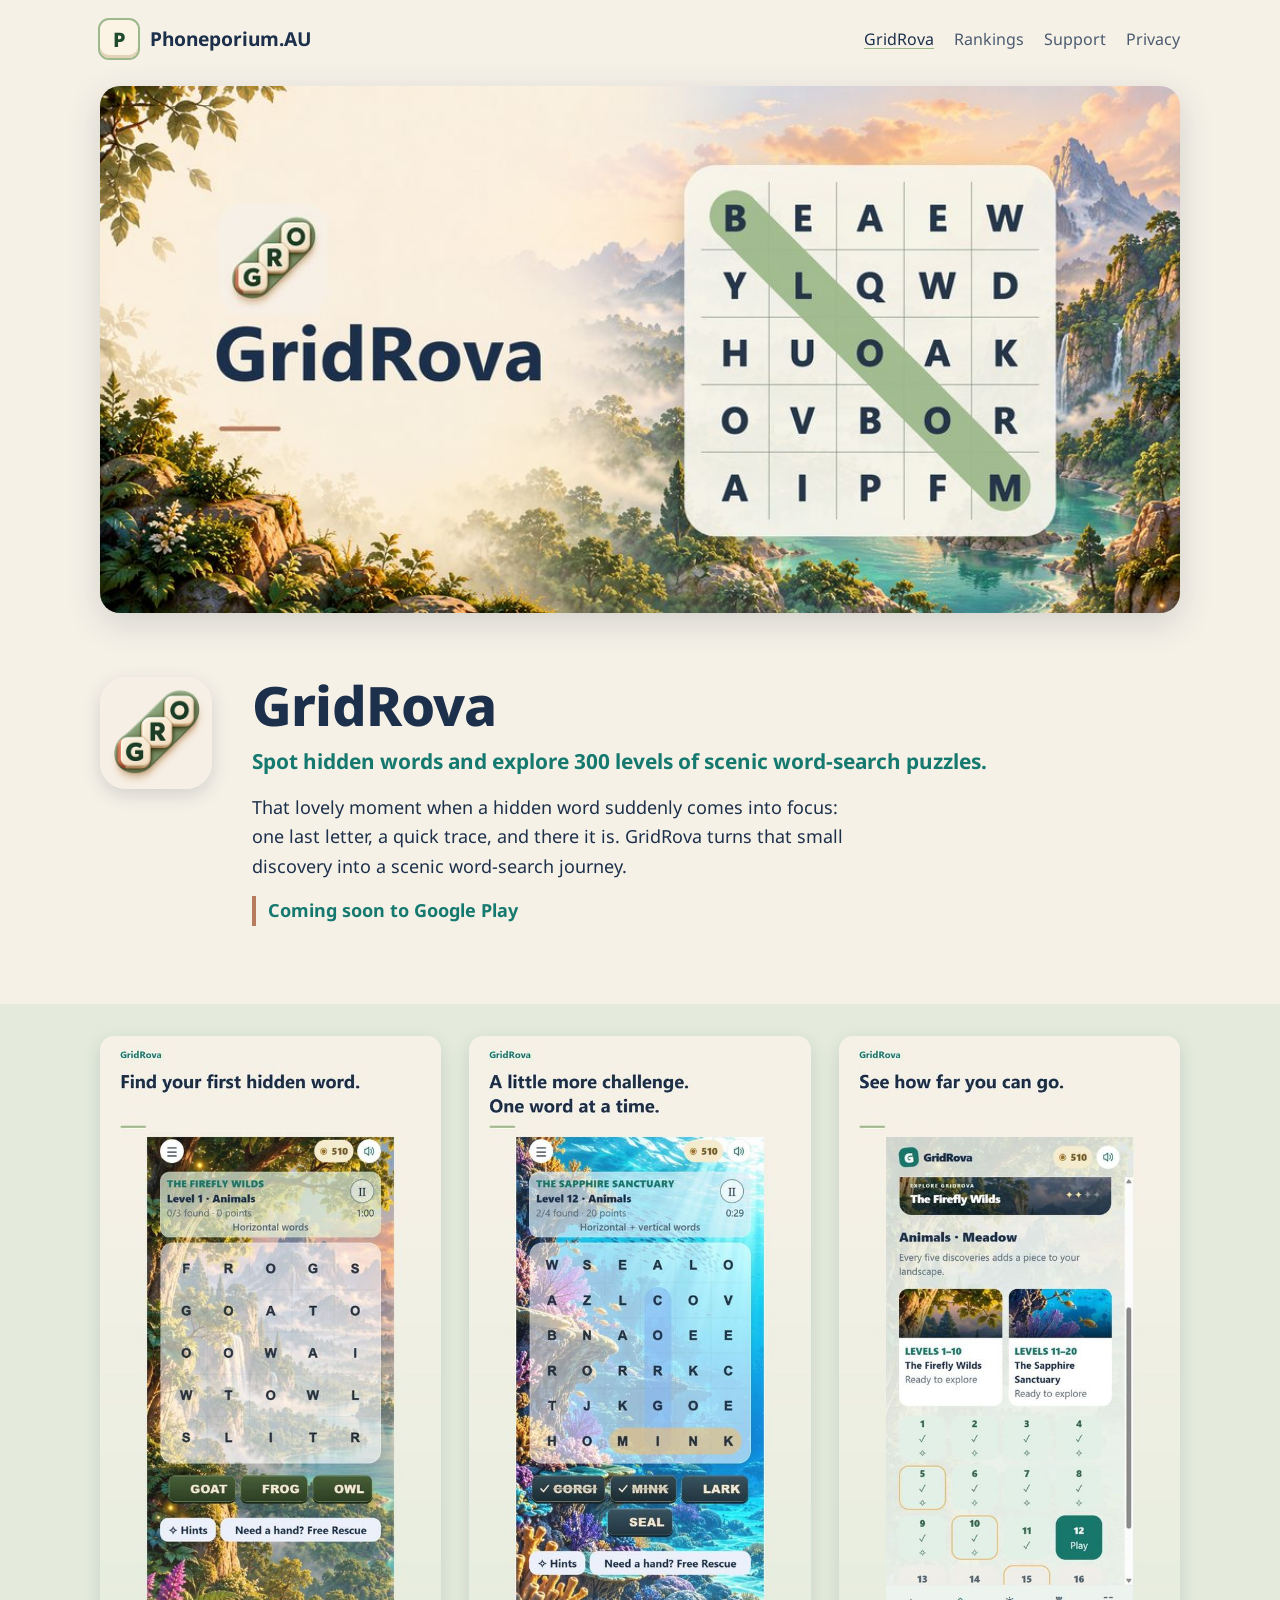
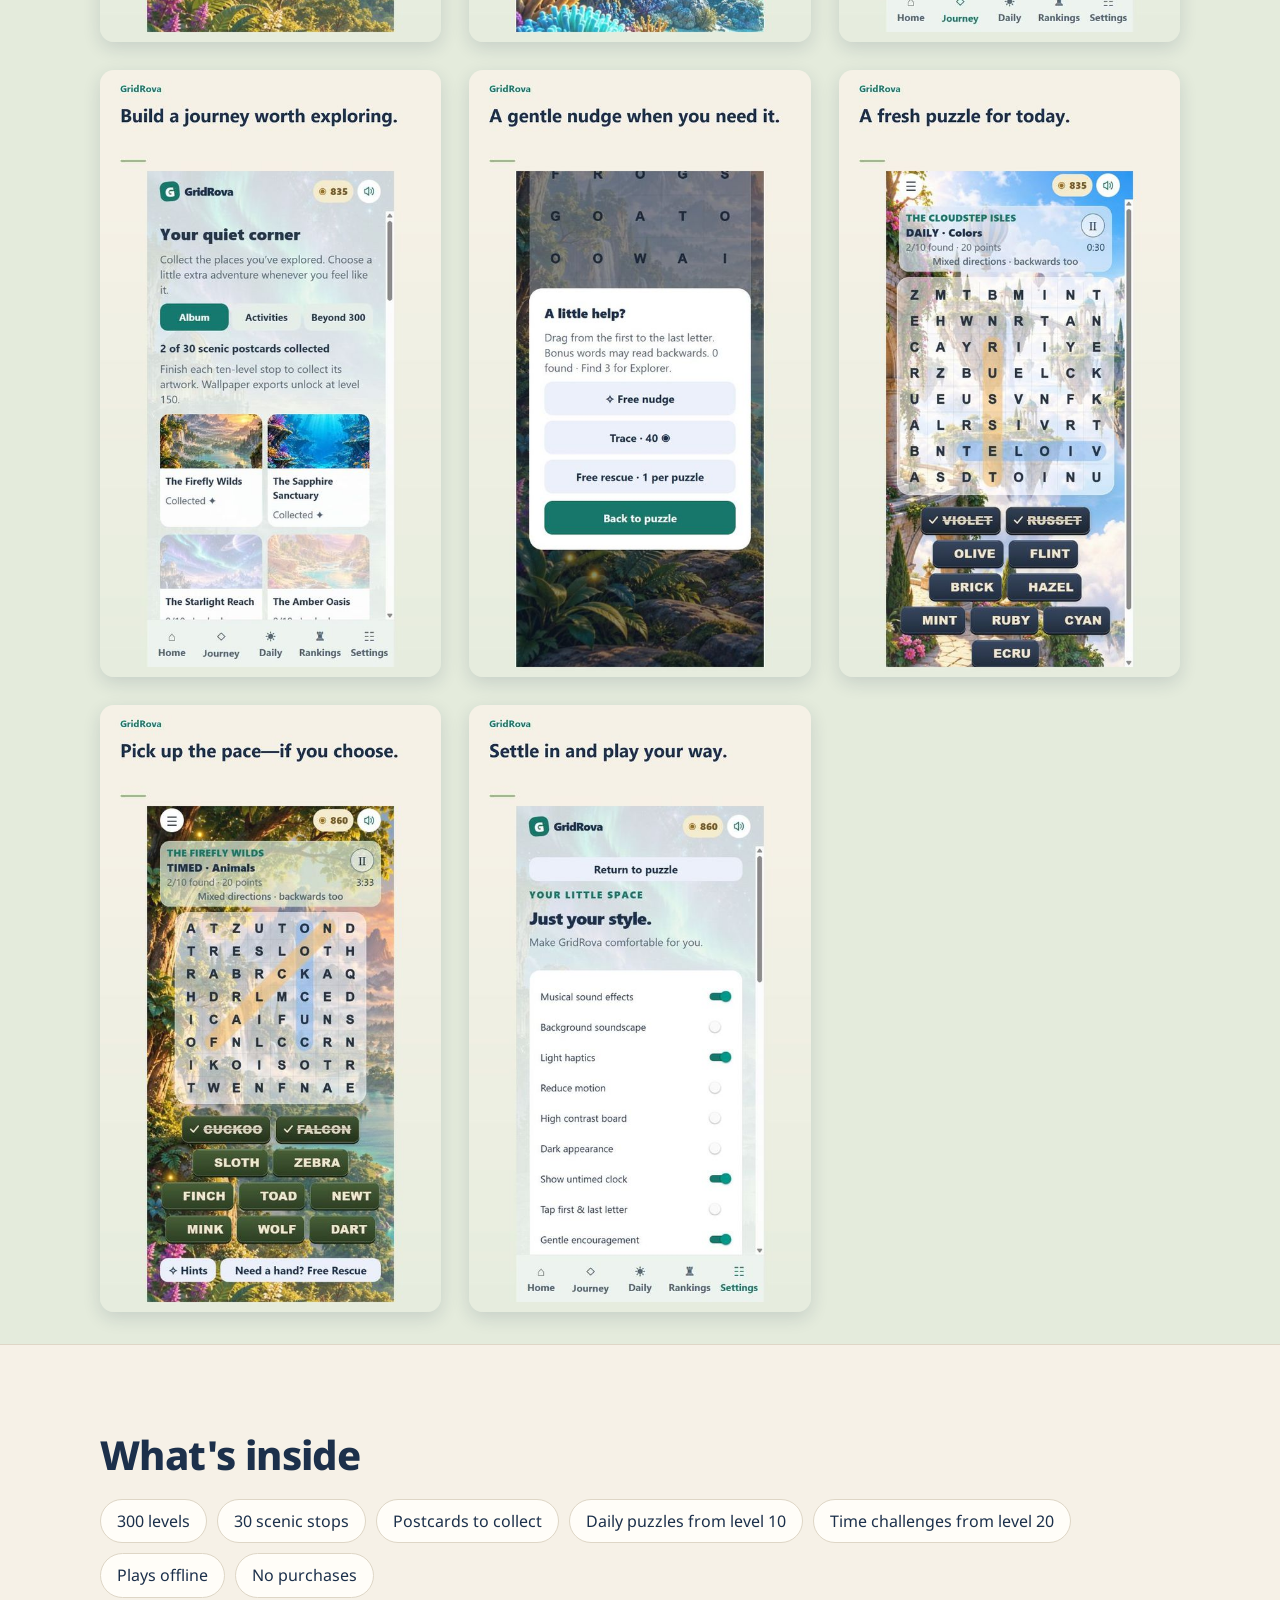
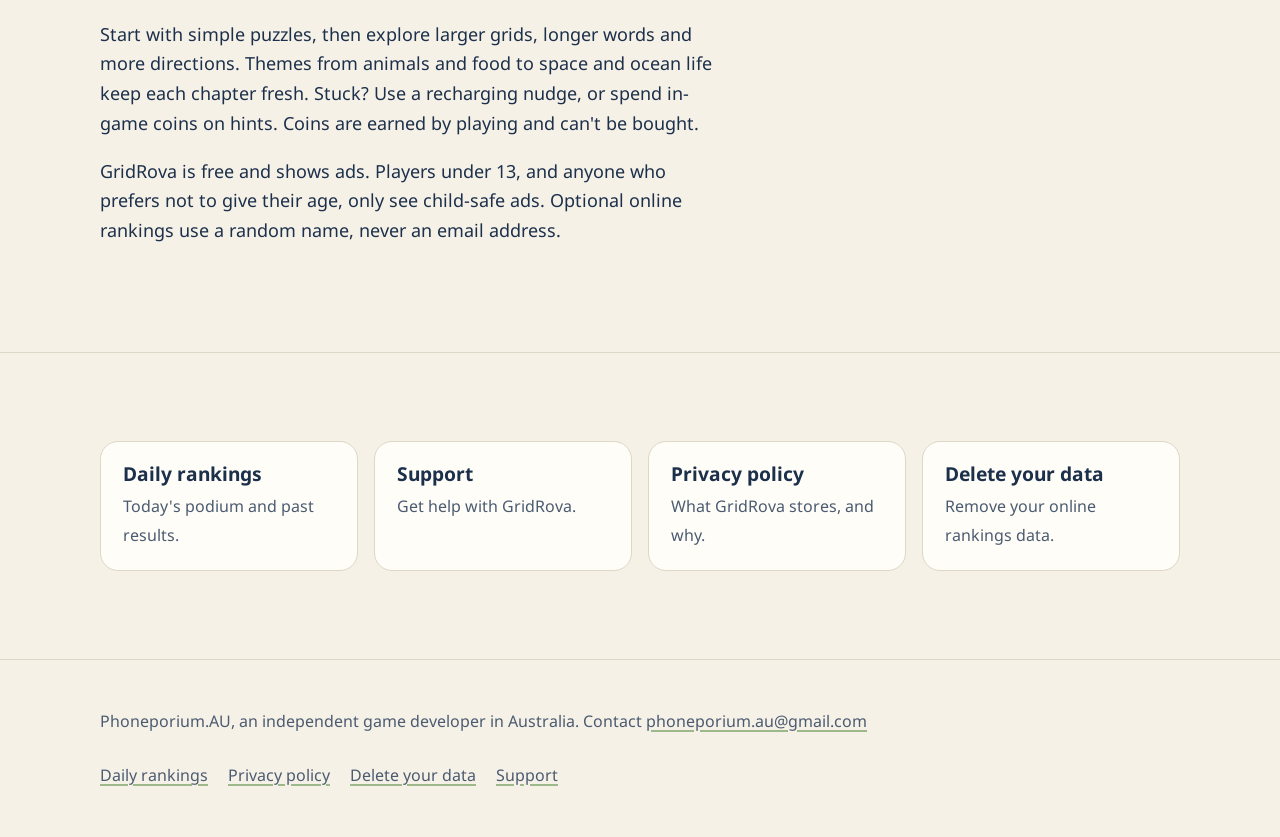
==== commit e8354116: "Link the daily rankings everywhere; shared styles for the rankings page Co-Authored-By: Claude Opus " ====
--- a/gridrova/index.html
+++ b/gridrova/index.html
@@ -7,13 +7,14 @@
 <meta name="description" content="GridRova is a scenic word-search game with 300 levels, daily puzzles and optional time challenges.">
 <link rel="icon" type="image/png" href="../assets/favicon-64.png">
 <link rel="preconnect" href="https://fonts.googleapis.com"><link rel="preconnect" href="https://fonts.gstatic.com" crossorigin><link href="https://fonts.googleapis.com/css2?family=Noto+Sans:wght@400;700;800&display=swap" rel="stylesheet">
-<link rel="stylesheet" href="../assets/site.css?v=3">
+<link rel="stylesheet" href="../assets/site.css?v=4">
 </head>
 <body class="">
 <header class="site-head"><div class="wrap">
   <a class="brand" href="../"><span class="brand-mark" aria-hidden="true">P</span>Phoneporium.AU</a>
   <nav class="site-nav" aria-label="Main">
     <a href="../gridrova/" aria-current="page">GridRova</a>
+    <a href="../gridrova-leaderboard/">Rankings</a>
     <a href="../gridrova/support/">Support</a>
     <a href="../gridrova/privacy/">Privacy</a>
   </nav>
@@ -44,6 +45,7 @@
 </div></section>
 <section class="section"><div class="wrap">
   <div class="links">
+    <a href="../gridrova-leaderboard/"><strong>Daily rankings</strong><span>Today's podium and past results.</span></a>
     <a href="support/"><strong>Support</strong><span>Get help with GridRova.</span></a>
     <a href="privacy/"><strong>Privacy policy</strong><span>What GridRova stores, and why.</span></a>
     <a href="delete-data/"><strong>Delete your data</strong><span>Remove your online rankings data.</span></a>
@@ -54,6 +56,7 @@
 <footer class="site-foot"><div class="wrap">
   <p>Phoneporium.AU, an independent game developer in Australia. Contact <a href="mailto:phoneporium.au@gmail.com">phoneporium.au@gmail.com</a></p>
   <nav aria-label="Footer">
+    <a href="../gridrova-leaderboard/">Daily rankings</a>
     <a href="../gridrova/privacy/">Privacy policy</a>
     <a href="../gridrova/delete-data/">Delete your data</a>
     <a href="../gridrova/support/">Support</a>
--- a/assets/site.css
+++ b/assets/site.css
@@ -85,7 +85,7 @@
 .shots { list-style: none; margin: 0; padding: 0; display: grid; grid-template-columns: repeat(3, 1fr); gap: clamp(14px, 3vw, 28px); }
 .shots img { width: 100%; border-radius: 14px; box-shadow: 0 6px 18px rgba(28,48,75,.14); }
 
-.links { display: grid; grid-template-columns: repeat(3, 1fr); gap: 16px; }
+.links { display: grid; grid-template-columns: repeat(auto-fit, minmax(220px, 1fr)); gap: 16px; }
 .links a { display: block; padding: 20px 22px; background: var(--tile); border-radius: 18px; text-decoration: none; border: 1px solid var(--line); }
 .links a strong { display: block; font-size: 1.2rem; line-height: 1.3; margin-bottom: 4px; }
 .links a span { color: var(--ink-soft); font-size: 1rem; }
@@ -122,6 +122,36 @@
   .board { justify-self: start; max-width: 320px; }
   .game, .intro .wrap { grid-template-columns: 1fr; }
   .game img, .intro-icon { width: 88px; height: 88px; border-radius: 20px; }
-  .links { grid-template-columns: 1fr; }
   .shots { grid-template-columns: repeat(2, 1fr); }
 }
+
+/* Daily rankings page (served from the gridrova-leaderboard repo, styled here so branding lives in one place) */
+.banner { position: relative; border-radius: 20px; overflow: hidden; color: #1C304B; padding: clamp(28px, 6vw, 64px) clamp(20px, 5vw, 56px);
+  background: linear-gradient(90deg, rgba(246,241,231,.96) 0%, rgba(246,241,231,.82) 45%, rgba(246,241,231,.15) 80%), url("scenic-1600.jpg") 70% 45% / cover no-repeat, #F6F1E7;
+  box-shadow: 0 10px 34px rgba(28,48,75,.16); }
+.banner h1 { font-size: clamp(2.2rem, 5.4vw, 3.6rem); line-height: 1.05; margin: 0 0 14px; max-width: 14ch; }
+.banner h1::after { content: ""; display: block; width: 58px; height: 4px; border-radius: 2px; background: #B77B5D; margin-top: 18px; }
+.banner p { margin: 0; max-width: 40ch; color: #34465E; font-size: 1.15rem; }
+.podium { list-style: none; padding: 0; margin: 28px 0; display: grid; grid-template-columns: repeat(3, 1fr); gap: 16px; }
+.podium li { background: var(--tile); border: 1px solid var(--line); border-radius: 18px; padding: 18px; display: flex; align-items: center; gap: 14px; }
+.podium .coins { display: block; color: var(--ink-soft); font-size: 1rem; }
+.place { flex: 0 0 auto; width: 44px; height: 44px; border-radius: 10px; background: #FBF3E4; color: #1F4A2E; display: grid; place-items: center;
+  font-weight: 800; font-size: 1.3rem; box-shadow: inset 0 -3px 0 #E2D3B8, 0 0 0 2px var(--sage); }
+.place.p1 { box-shadow: inset 0 -3px 0 #E2D3B8, 0 0 0 3px #C9A24A; }
+.place.p2 { box-shadow: inset 0 -3px 0 #E2D3B8, 0 0 0 3px #A9B2BC; }
+.place.p3 { box-shadow: inset 0 -3px 0 #E2D3B8, 0 0 0 3px #B77B5D; }
+.rank-panel { background: var(--tile); border: 1px solid var(--line); border-left: 5px solid var(--sage); border-radius: 18px; padding: clamp(18px, 4vw, 28px); }
+.rank-panel h2 { margin: 0 0 14px; font-size: 1.5rem; }
+.rank-controls { display: flex; flex-wrap: wrap; align-items: end; gap: 12px; margin-bottom: 8px; }
+.rank-controls label { display: grid; gap: 4px; font-size: 1rem; color: var(--ink-soft); }
+.rank-controls input, .rank-controls button { font: inherit; font-size: 1rem; padding: 10px 14px; border-radius: 10px; border: 1px solid var(--line); background: var(--paper); color: var(--ink); min-height: 44px; }
+.rank-controls button { background: var(--teal); border-color: var(--teal); color: #fff; font-weight: 700; cursor: pointer; }
+.rank-controls button:disabled { opacity: .55; cursor: default; }
+.rank-status { color: var(--ink-soft); margin: 10px 0; }
+.rank-list { list-style: none; padding: 0; margin: 0; }
+.rank-list li { display: flex; align-items: center; gap: 14px; padding: 10px 0; border-top: 1px solid var(--line); overflow-wrap: anywhere; }
+.rank-list .place { width: 36px; height: 36px; font-size: 1.05rem; }
+.rank-list .who { flex: 1; font-weight: 700; }
+.rank-list .time { color: var(--ink-soft); font-variant-numeric: tabular-nums; }
+.fineprint { color: var(--ink-soft); font-size: 1rem; max-width: 66ch; margin-top: 24px; }
+@media (max-width: 760px) { .podium { grid-template-columns: 1fr; } .banner { background: linear-gradient(180deg, rgba(246,241,231,.95), rgba(246,241,231,.75)), url("scenic-900.jpg") 70% 50% / cover no-repeat, #F6F1E7; } }
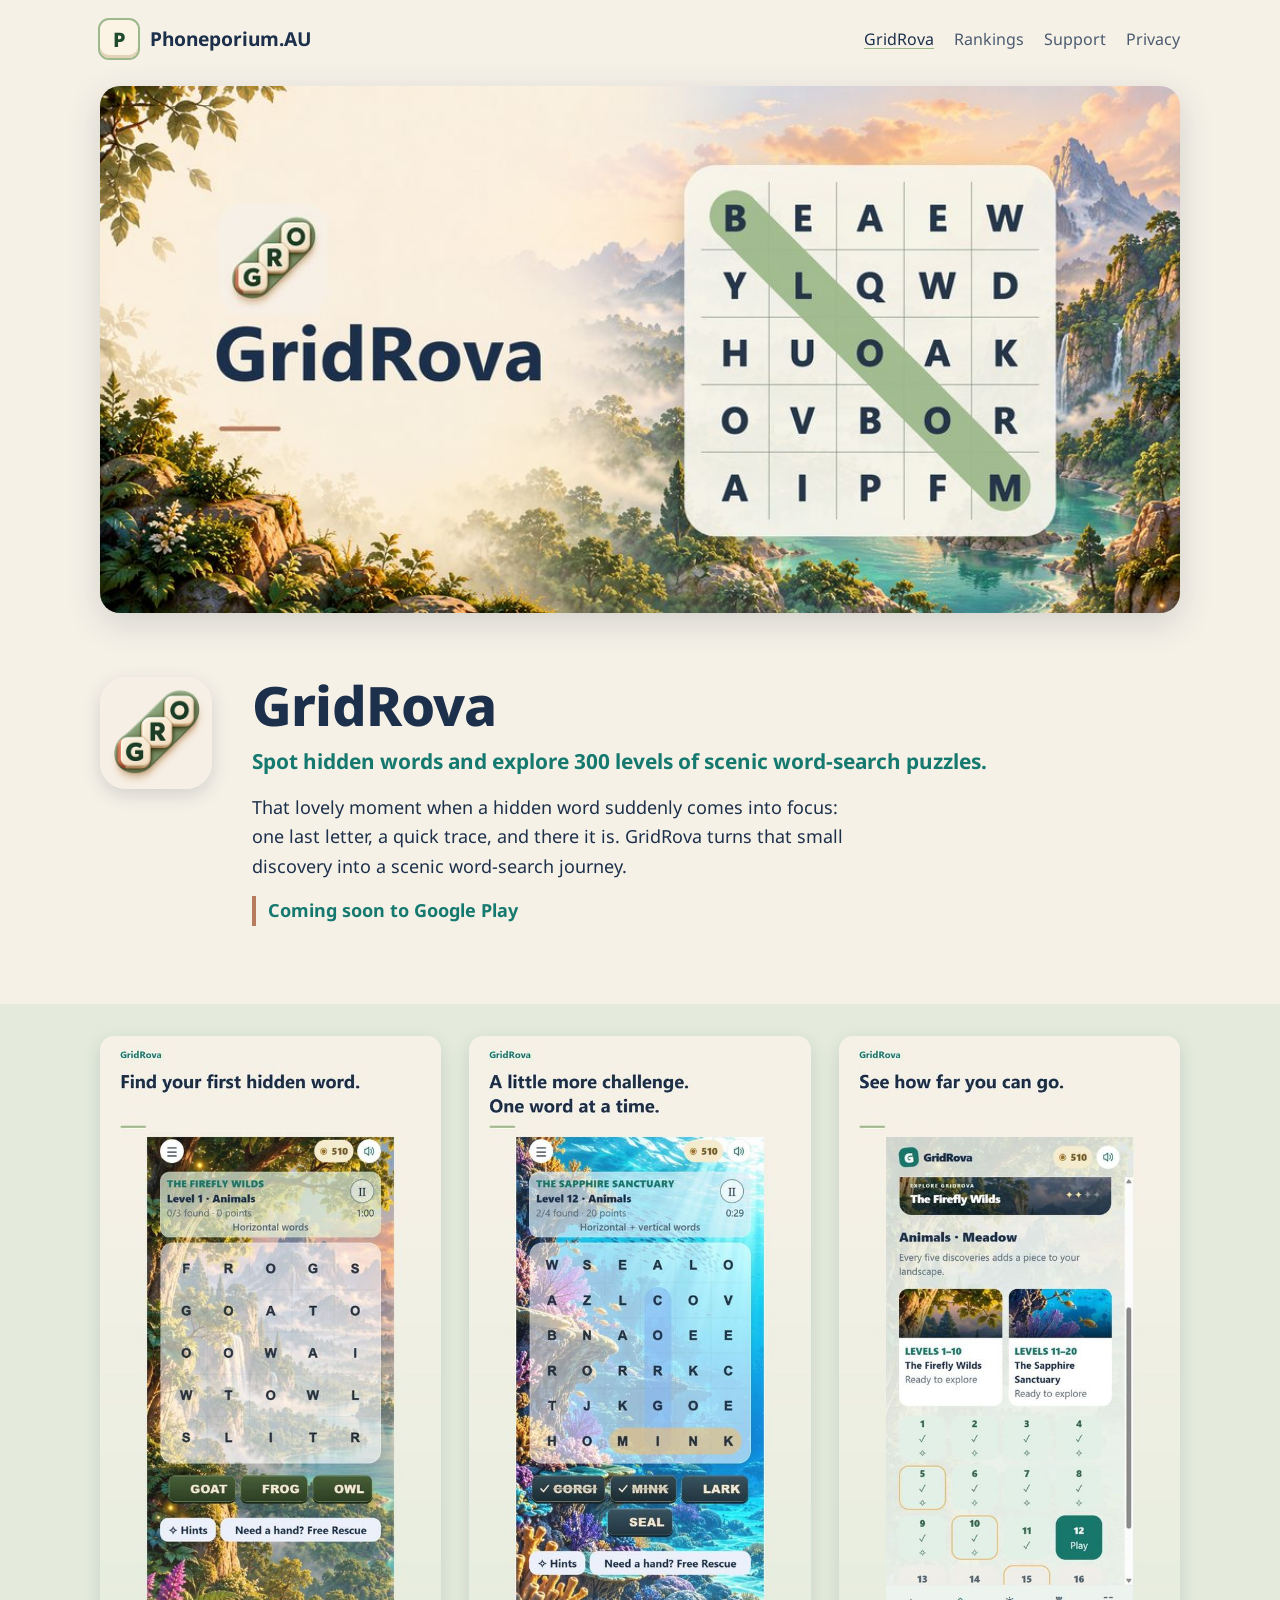
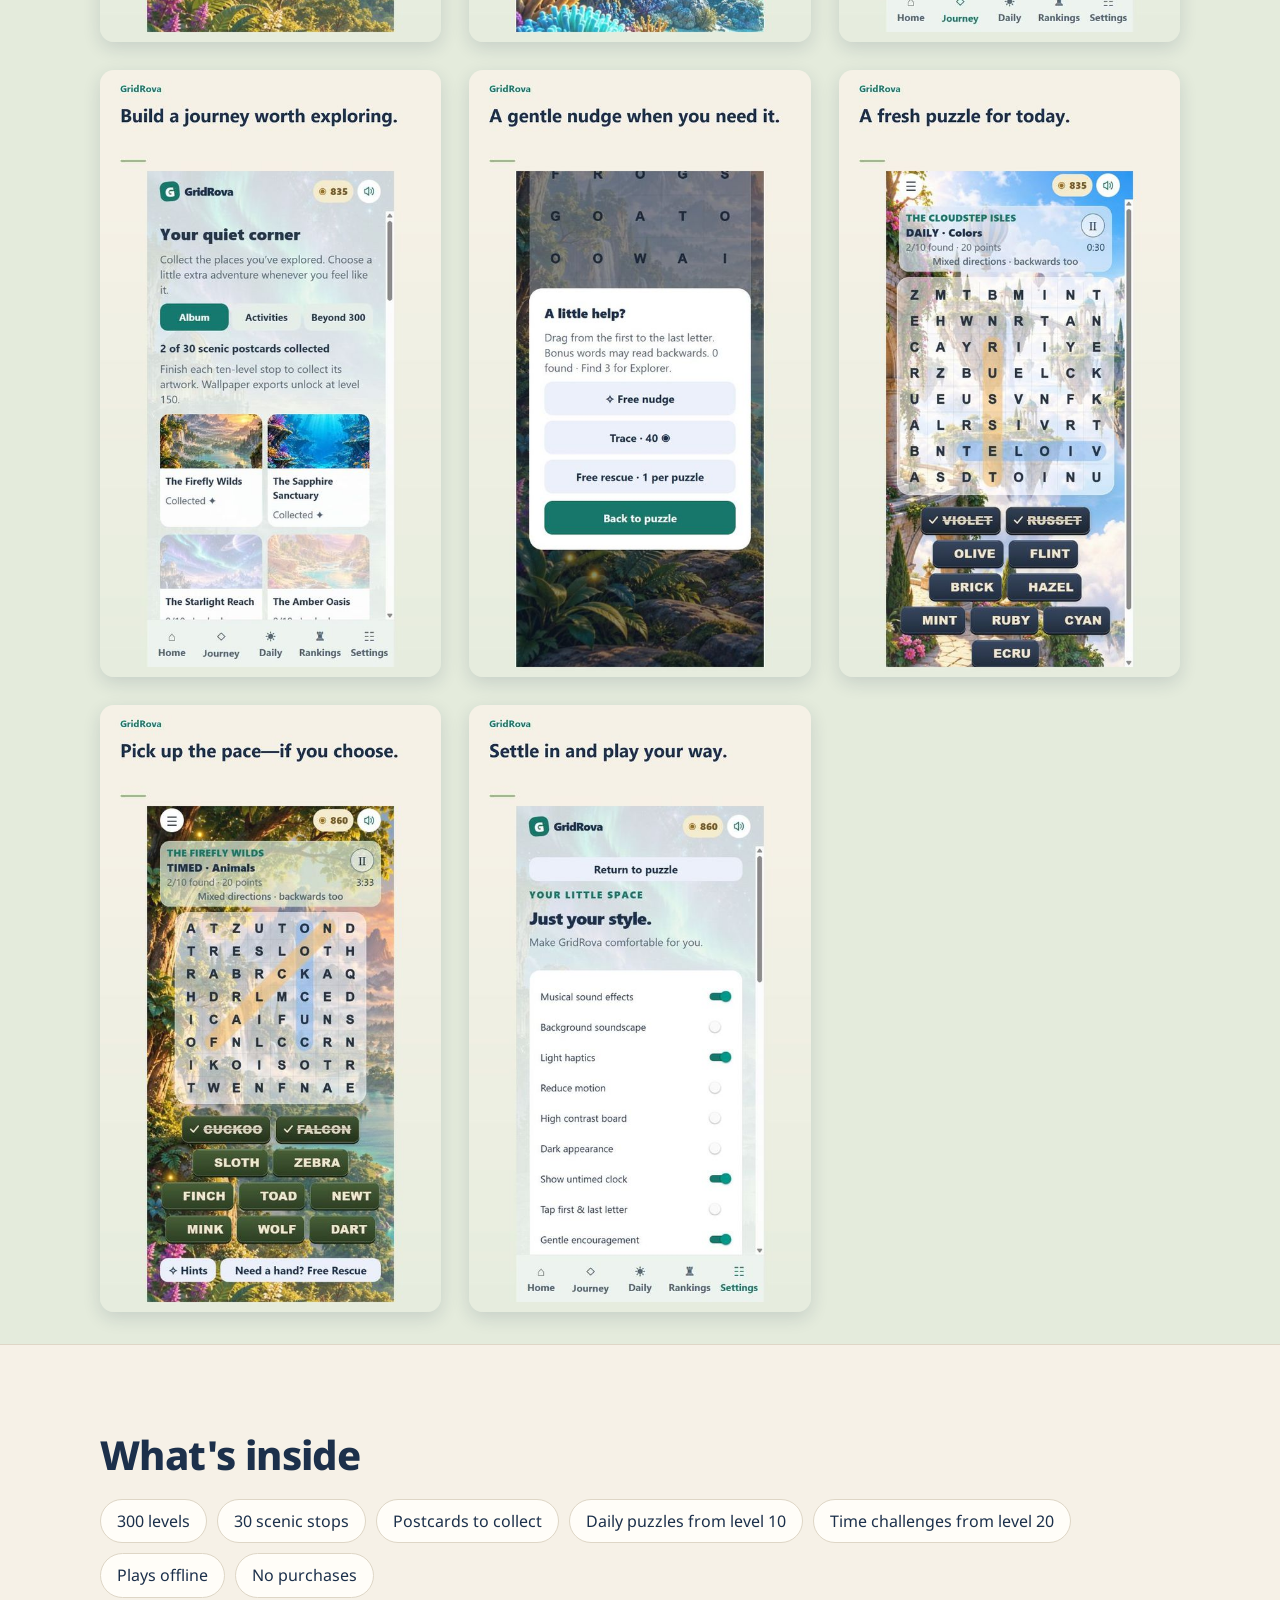
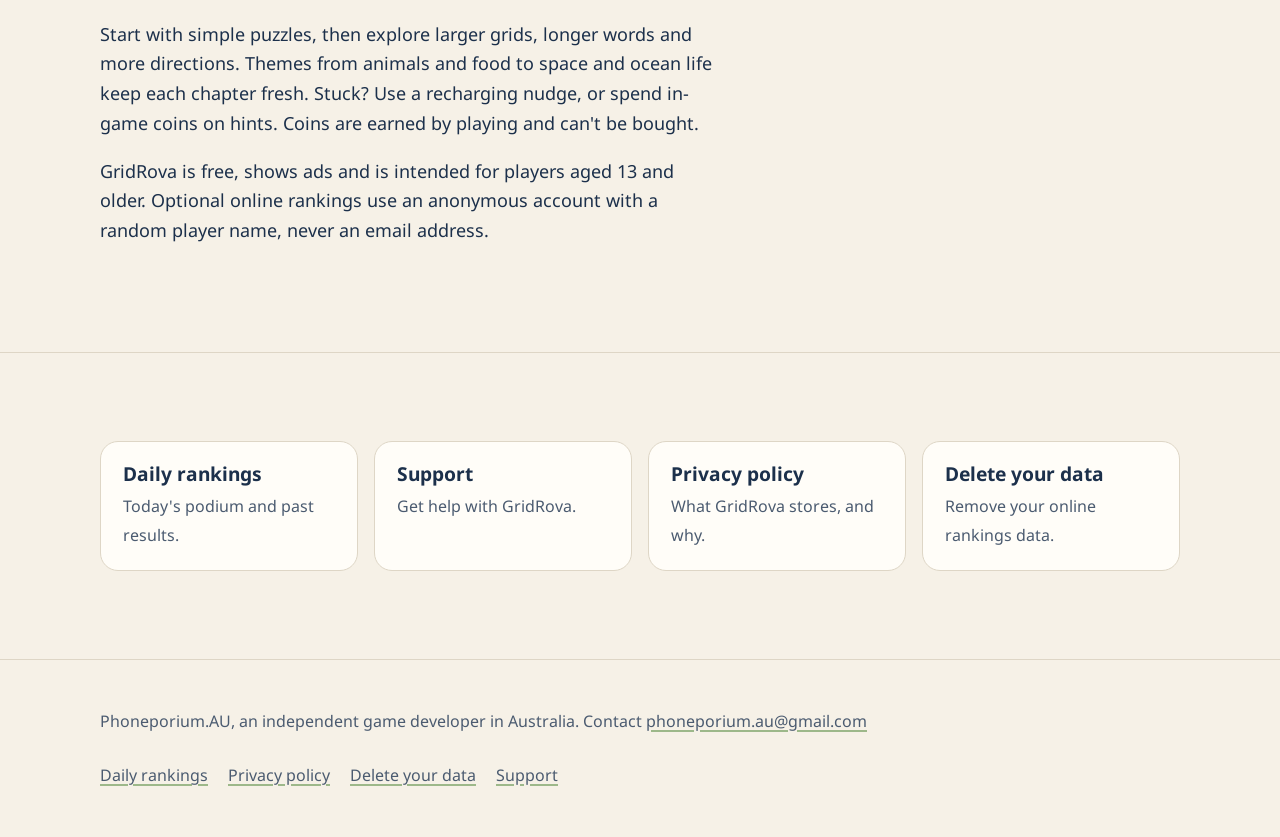
==== commit d37cdf87: "Privacy & deletion pages: reconcile with implementation (13+, anonymous account, verified retention," ====
--- a/gridrova/index.html
+++ b/gridrova/index.html
@@ -41,7 +41,7 @@
     <li>Time challenges from level 20</li><li>Plays offline</li><li>No purchases</li>
   </ul>
   <p style="max-width:62ch">Start with simple puzzles, then explore larger grids, longer words and more directions. Themes from animals and food to space and ocean life keep each chapter fresh. Stuck? Use a recharging nudge, or spend in-game coins on hints. Coins are earned by playing and can't be bought.</p>
-  <p style="max-width:62ch">GridRova is free and shows ads. Players under 13, and anyone who prefers not to give their age, only see child-safe ads. Optional online rankings use a random name, never an email address.</p>
+  <p style="max-width:62ch">GridRova is free, shows ads and is intended for players aged 13 and older. Optional online rankings use an anonymous account with a random player name, never an email address.</p>
 </div></section>
 <section class="section"><div class="wrap">
   <div class="links">
